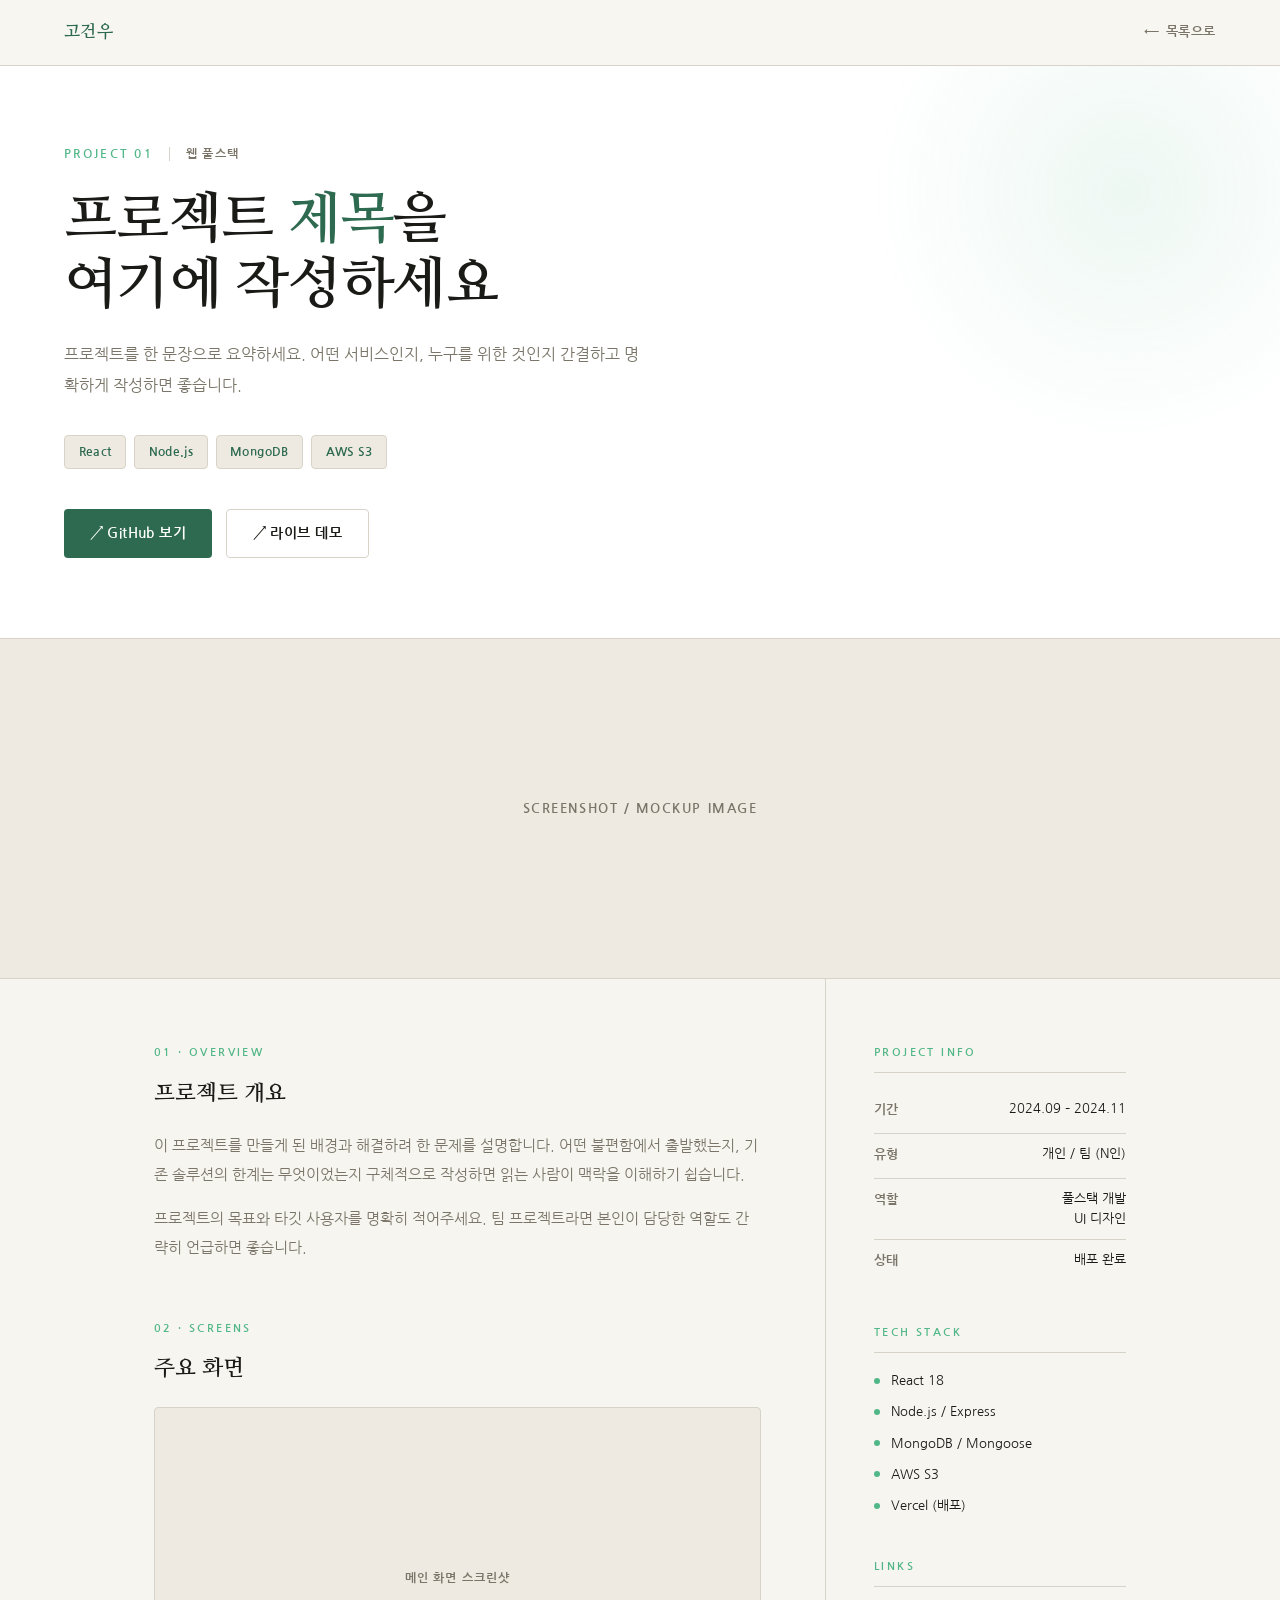
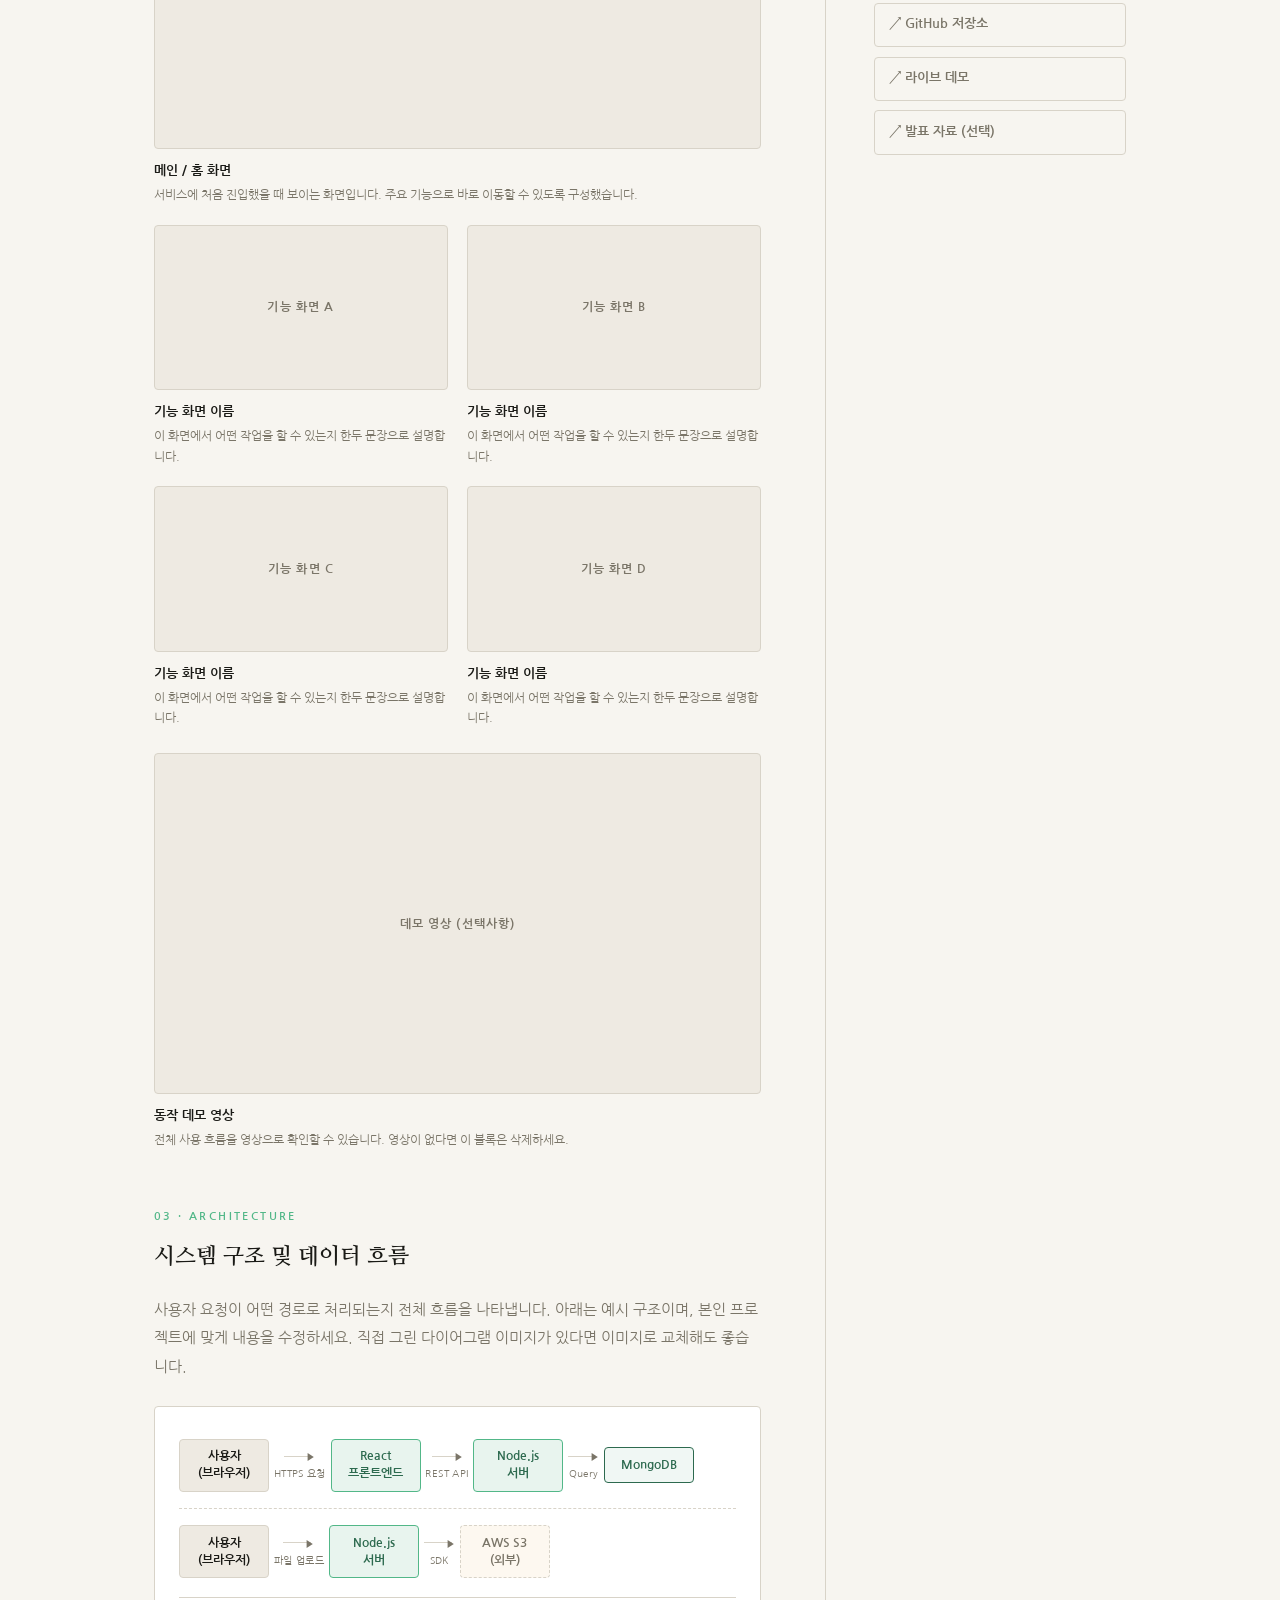
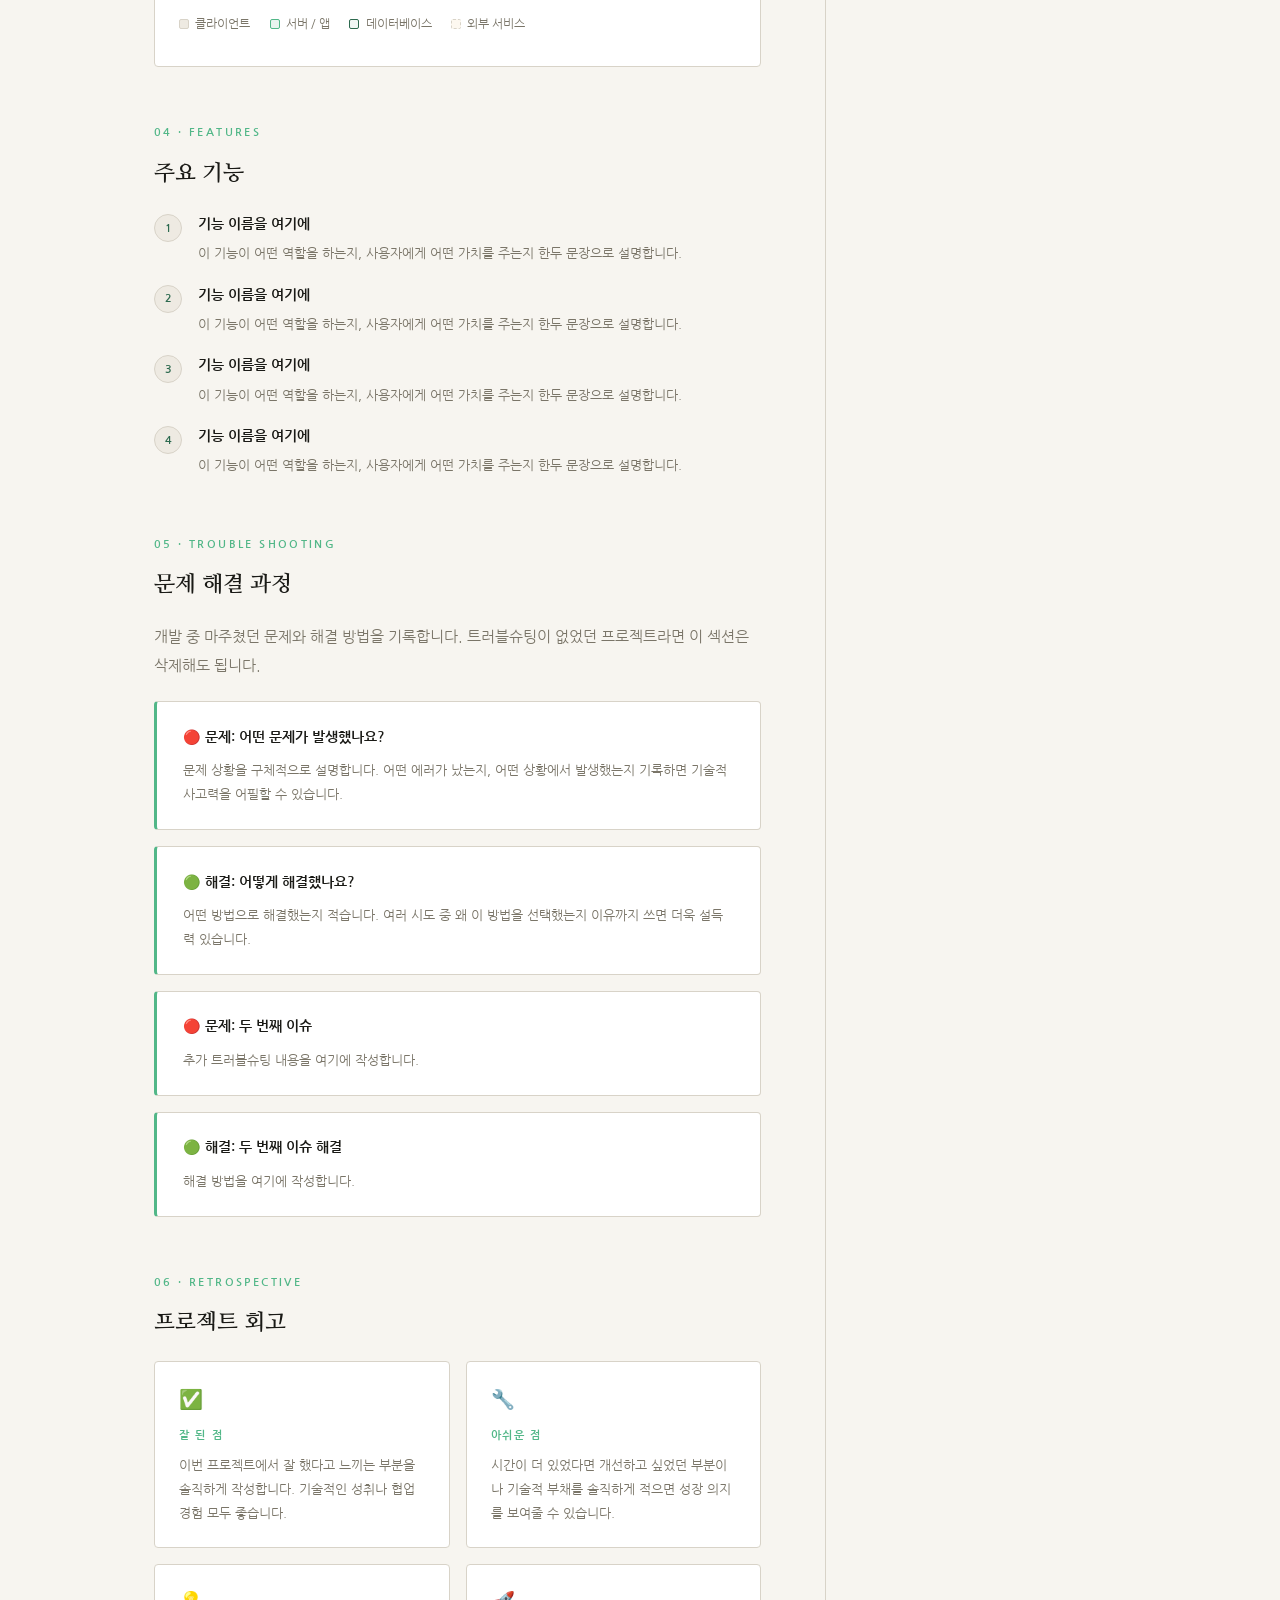
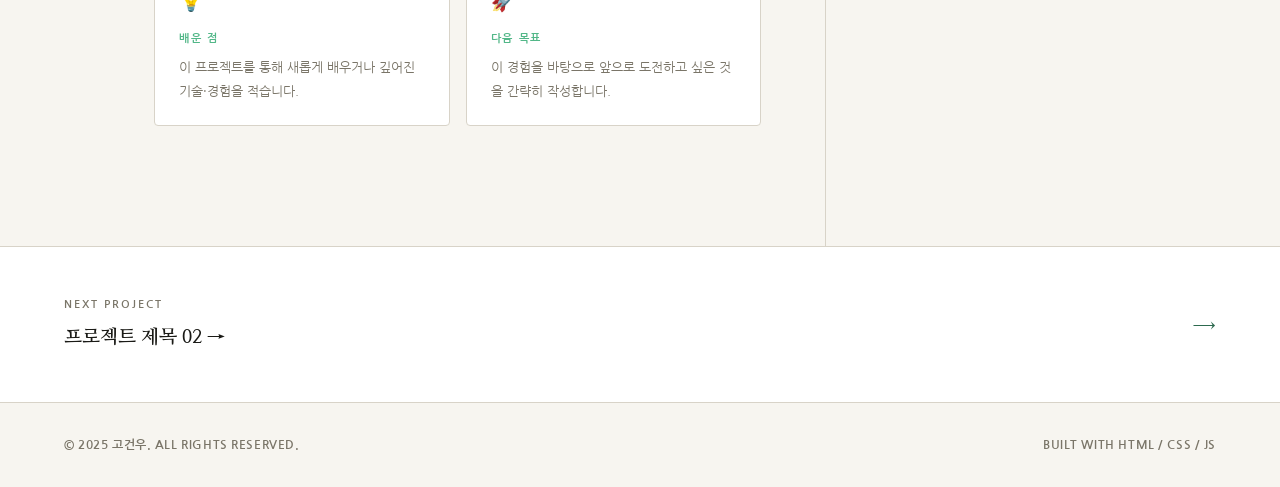
==== projects/project1.html @ 29e1b1ee "feat: 포트폴리오 사이트 초기 틀 세팅 - index.html: 메인 페이지 구조 (hero, about, projects, contact) - style.css: 공통 스타일" ====
<!DOCTYPE html>
<html lang="ko">
<head>
  <meta charset="UTF-8" />
  <meta name="viewport" content="width=device-width, initial-scale=1.0" />
  <title>프로젝트 제목 01 | 고건우</title>
  <link rel="preconnect" href="https://fonts.googleapis.com" />
  <link rel="preconnect" href="https://fonts.gstatic.com" crossorigin />
  <link href="https://fonts.googleapis.com/css2?family=Nanum+Gothic:wght@400;700;800&family=Nanum+Myeongjo:wght@400;700&display=swap" rel="stylesheet" />
  <link rel="stylesheet" href="../style.css" />
  <link rel="stylesheet" href="project.css" />
</head>
<body>

  <!-- NAV -->
  <nav>
    <a href="../index.html" class="nav-logo">고건우</a>
    <a href="../index.html#projects" class="nav-back">목록으로</a>
  </nav>

  <!-- HERO -->
  <section class="detail-hero">
    <div class="hero-meta fadeup">
      <span class="hero-num">PROJECT 01</span>
      <span class="hero-divider"></span>
      <span class="hero-category">웹 풀스택</span>
    </div>
    <h1 class="detail-title fadeup delay-1">
      프로젝트 <span>제목</span>을<br>여기에 작성하세요
    </h1>
    <p class="detail-summary fadeup delay-2">
      프로젝트를 한 문장으로 요약하세요. 어떤 서비스인지, 누구를 위한 것인지
      간결하고 명확하게 작성하면 좋습니다.
    </p>
    <div class="detail-tags fadeup delay-2">
      <span class="detail-tag">React</span>
      <span class="detail-tag">Node.js</span>
      <span class="detail-tag">MongoDB</span>
      <span class="detail-tag">AWS S3</span>
    </div>
    <div class="detail-links fadeup delay-3">
      <a href="https://github.com/username/project1" class="btn btn-primary" target="_blank">↗ GitHub 보기</a>
      <a href="https://project1-demo.vercel.app" class="btn btn-outline" target="_blank">↗ 라이브 데모</a>
    </div>
  </section>

  <!-- 대표 썸네일 -->
  <div class="thumb-wrap">
    <!-- 이미지 사용 시: -->
    <!-- <img src="../assets/images/project1/thumb.png" alt="프로젝트 1 대표 이미지"> -->
    <p class="thumb-placeholder">SCREENSHOT / MOCKUP IMAGE</p>
  </div>

  <!-- BODY -->
  <div class="detail-body">

    <!-- 메인 콘텐츠 -->
    <main class="detail-main">

      <!-- 01 · 프로젝트 개요 -->
      <div class="content-section">
        <p class="content-label">01 · OVERVIEW</p>
        <h2 class="content-title">프로젝트 개요</h2>
        <p class="content-text">
          이 프로젝트를 만들게 된 배경과 해결하려 한 문제를 설명합니다.
          어떤 불편함에서 출발했는지, 기존 솔루션의 한계는 무엇이었는지
          구체적으로 작성하면 읽는 사람이 맥락을 이해하기 쉽습니다.
        </p>
        <p class="content-text">
          프로젝트의 목표와 타깃 사용자를 명확히 적어주세요.
          팀 프로젝트라면 본인이 담당한 역할도 간략히 언급하면 좋습니다.
        </p>
      </div>

      <!-- 02 · 화면 스크린샷 -->
      <div class="content-section">
        <p class="content-label">02 · SCREENS</p>
        <h2 class="content-title">주요 화면</h2>
        <div class="gallery-grid">

          <!-- 대표 화면 - 전체 너비 -->
          <div class="gallery-item full">
            <div class="gallery-img">
              <!-- <img src="../assets/images/project1/main.png" alt="메인 화면"> -->
              메인 화면 스크린샷
            </div>
            <div class="gallery-caption">
              <strong>메인 / 홈 화면</strong>
              서비스에 처음 진입했을 때 보이는 화면입니다. 주요 기능으로 바로 이동할 수 있도록 구성했습니다.
            </div>
          </div>

          <!-- 2단 그리드 화면들 -->
          <div class="gallery-item">
            <div class="gallery-img">
              <!-- <img src="../assets/images/project1/screen2.png" alt="기능 화면 A"> -->
              기능 화면 A
            </div>
            <div class="gallery-caption">
              <strong>기능 화면 이름</strong>
              이 화면에서 어떤 작업을 할 수 있는지 한두 문장으로 설명합니다.
            </div>
          </div>

          <div class="gallery-item">
            <div class="gallery-img">
              <!-- <img src="../assets/images/project1/screen3.png" alt="기능 화면 B"> -->
              기능 화면 B
            </div>
            <div class="gallery-caption">
              <strong>기능 화면 이름</strong>
              이 화면에서 어떤 작업을 할 수 있는지 한두 문장으로 설명합니다.
            </div>
          </div>

          <div class="gallery-item">
            <div class="gallery-img">
              <!-- <img src="../assets/images/project1/screen4.png" alt="기능 화면 C"> -->
              기능 화면 C
            </div>
            <div class="gallery-caption">
              <strong>기능 화면 이름</strong>
              이 화면에서 어떤 작업을 할 수 있는지 한두 문장으로 설명합니다.
            </div>
          </div>

          <div class="gallery-item">
            <div class="gallery-img">
              <!-- <img src="../assets/images/project1/screen5.png" alt="기능 화면 D"> -->
              기능 화면 D
            </div>
            <div class="gallery-caption">
              <strong>기능 화면 이름</strong>
              이 화면에서 어떤 작업을 할 수 있는지 한두 문장으로 설명합니다.
            </div>
          </div>

        </div>

        <!-- 데모 영상 -->
        <div class="video-wrap">
          <div class="gallery-img">
            <!--
              로컬 영상 파일 사용 시:
              <video src="../assets/videos/project1/demo.mp4" controls></video>

              유튜브 / Loom 링크 사용 시:
              <iframe src="https://www.youtube.com/embed/VIDEO_ID" frameborder="0" allowfullscreen></iframe>
            -->
            데모 영상 (선택사항)
          </div>
          <div class="gallery-caption">
            <strong>동작 데모 영상</strong>
            전체 사용 흐름을 영상으로 확인할 수 있습니다. 영상이 없다면 이 블록은 삭제하세요.
          </div>
        </div>
      </div>

      <!-- 03 · 아키텍처 / 데이터 흐름 -->
      <div class="content-section">
        <p class="content-label">03 · ARCHITECTURE</p>
        <h2 class="content-title">시스템 구조 및 데이터 흐름</h2>
        <p class="content-text" style="margin-bottom: 1.5rem;">
          사용자 요청이 어떤 경로로 처리되는지 전체 흐름을 나타냅니다.
          아래는 예시 구조이며, 본인 프로젝트에 맞게 내용을 수정하세요.
          직접 그린 다이어그램 이미지가 있다면 이미지로 교체해도 좋습니다.
        </p>

        <!-- 이미지로 교체하는 경우: -->
        <!--
        <div class="gallery-img" style="aspect-ratio: auto; min-height: 260px; border-radius: 4px; margin-bottom: 1.5rem;">
          <img src="../assets/images/project1/architecture.png" alt="아키텍처 다이어그램">
        </div>
        -->

        <!-- HTML 플로우 다이어그램 (이미지가 없을 때) -->
        <div class="flow-wrap">
          <div class="flow-row">
            <div class="flow-node client">사용자<br>(브라우저)</div>
            <div class="flow-arrow">
              <div style="display:flex; align-items:center;">
                <div class="flow-arrow-line"></div>
                <div class="flow-arrow-head">▶</div>
              </div>
              <div class="flow-arrow-label">HTTPS 요청</div>
            </div>
            <div class="flow-node server">React<br>프론트엔드</div>
            <div class="flow-arrow">
              <div style="display:flex; align-items:center;">
                <div class="flow-arrow-line"></div>
                <div class="flow-arrow-head">▶</div>
              </div>
              <div class="flow-arrow-label">REST API</div>
            </div>
            <div class="flow-node server">Node.js<br>서버</div>
            <div class="flow-arrow">
              <div style="display:flex; align-items:center;">
                <div class="flow-arrow-line"></div>
                <div class="flow-arrow-head">▶</div>
              </div>
              <div class="flow-arrow-label">Query</div>
            </div>
            <div class="flow-node db">MongoDB</div>
          </div>

          <hr class="flow-divider">

          <div class="flow-row">
            <div class="flow-node client">사용자<br>(브라우저)</div>
            <div class="flow-arrow">
              <div style="display:flex; align-items:center;">
                <div class="flow-arrow-line"></div>
                <div class="flow-arrow-head">▶</div>
              </div>
              <div class="flow-arrow-label">파일 업로드</div>
            </div>
            <div class="flow-node server">Node.js<br>서버</div>
            <div class="flow-arrow">
              <div style="display:flex; align-items:center;">
                <div class="flow-arrow-line"></div>
                <div class="flow-arrow-head">▶</div>
              </div>
              <div class="flow-arrow-label">SDK</div>
            </div>
            <div class="flow-node ext">AWS S3<br>(외부)</div>
          </div>

          <div class="flow-legend">
            <div class="legend-item">
              <div class="legend-dot" style="background: var(--surface); border: 1.5px solid var(--border);"></div>
              클라이언트
            </div>
            <div class="legend-item">
              <div class="legend-dot" style="background: #e8f4ee; border: 1.5px solid var(--accent2);"></div>
              서버 / 앱
            </div>
            <div class="legend-item">
              <div class="legend-dot" style="background: #f0f7f4; border: 1.5px solid var(--accent);"></div>
              데이터베이스
            </div>
            <div class="legend-item">
              <div class="legend-dot" style="background: #fdf8f0; border: 1.5px dashed var(--border);"></div>
              외부 서비스
            </div>
          </div>
        </div>
      </div>

      <!-- 04 · 주요 기능 -->
      <div class="content-section">
        <p class="content-label">04 · FEATURES</p>
        <h2 class="content-title">주요 기능</h2>
        <div class="feature-list">
          <div class="feature-item">
            <div class="feature-num">1</div>
            <div class="feature-text">
              <strong>기능 이름을 여기에</strong>
              <span>이 기능이 어떤 역할을 하는지, 사용자에게 어떤 가치를 주는지 한두 문장으로 설명합니다.</span>
            </div>
          </div>
          <div class="feature-item">
            <div class="feature-num">2</div>
            <div class="feature-text">
              <strong>기능 이름을 여기에</strong>
              <span>이 기능이 어떤 역할을 하는지, 사용자에게 어떤 가치를 주는지 한두 문장으로 설명합니다.</span>
            </div>
          </div>
          <div class="feature-item">
            <div class="feature-num">3</div>
            <div class="feature-text">
              <strong>기능 이름을 여기에</strong>
              <span>이 기능이 어떤 역할을 하는지, 사용자에게 어떤 가치를 주는지 한두 문장으로 설명합니다.</span>
            </div>
          </div>
          <div class="feature-item">
            <div class="feature-num">4</div>
            <div class="feature-text">
              <strong>기능 이름을 여기에</strong>
              <span>이 기능이 어떤 역할을 하는지, 사용자에게 어떤 가치를 주는지 한두 문장으로 설명합니다.</span>
            </div>
          </div>
        </div>
      </div>

      <!-- 05 · 트러블슈팅 -->
      <div class="content-section">
        <p class="content-label">05 · TROUBLE SHOOTING</p>
        <h2 class="content-title">문제 해결 과정</h2>
        <p class="content-text" style="margin-bottom: 1.3rem;">
          개발 중 마주쳤던 문제와 해결 방법을 기록합니다.
          트러블슈팅이 없었던 프로젝트라면 이 섹션은 삭제해도 됩니다.
        </p>
        <div class="trouble-card">
          <p class="trouble-q">🔴 문제: 어떤 문제가 발생했나요?</p>
          <p class="trouble-a">
            문제 상황을 구체적으로 설명합니다. 어떤 에러가 났는지,
            어떤 상황에서 발생했는지 기록하면 기술적 사고력을 어필할 수 있습니다.
          </p>
        </div>
        <div class="trouble-card">
          <p class="trouble-q">🟢 해결: 어떻게 해결했나요?</p>
          <p class="trouble-a">
            어떤 방법으로 해결했는지 적습니다. 여러 시도 중 왜 이 방법을
            선택했는지 이유까지 쓰면 더욱 설득력 있습니다.
          </p>
        </div>
        <div class="trouble-card">
          <p class="trouble-q">🔴 문제: 두 번째 이슈</p>
          <p class="trouble-a">추가 트러블슈팅 내용을 여기에 작성합니다.</p>
        </div>
        <div class="trouble-card">
          <p class="trouble-q">🟢 해결: 두 번째 이슈 해결</p>
          <p class="trouble-a">해결 방법을 여기에 작성합니다.</p>
        </div>
      </div>

      <!-- 06 · 회고 -->
      <div class="content-section">
        <p class="content-label">06 · RETROSPECTIVE</p>
        <h2 class="content-title">프로젝트 회고</h2>
        <div class="retro-grid">
          <div class="retro-card">
            <div class="retro-icon">✅</div>
            <div class="retro-label">잘 된 점</div>
            <p class="retro-text">
              이번 프로젝트에서 잘 했다고 느끼는 부분을 솔직하게 작성합니다.
              기술적인 성취나 협업 경험 모두 좋습니다.
            </p>
          </div>
          <div class="retro-card">
            <div class="retro-icon">🔧</div>
            <div class="retro-label">아쉬운 점</div>
            <p class="retro-text">
              시간이 더 있었다면 개선하고 싶었던 부분이나
              기술적 부채를 솔직하게 적으면 성장 의지를 보여줄 수 있습니다.
            </p>
          </div>
          <div class="retro-card">
            <div class="retro-icon">💡</div>
            <div class="retro-label">배운 점</div>
            <p class="retro-text">
              이 프로젝트를 통해 새롭게 배우거나 깊어진 기술·경험을 적습니다.
            </p>
          </div>
          <div class="retro-card">
            <div class="retro-icon">🚀</div>
            <div class="retro-label">다음 목표</div>
            <p class="retro-text">
              이 경험을 바탕으로 앞으로 도전하고 싶은 것을 간략히 작성합니다.
            </p>
          </div>
        </div>
      </div>

    </main>

    <!-- 사이드바 -->
    <aside class="detail-sidebar">

      <div class="sidebar-section">
        <p class="sidebar-label">PROJECT INFO</p>
        <div class="info-row">
          <span class="info-key">기간</span>
          <span class="info-val">2024.09 – 2024.11</span>
        </div>
        <div class="info-row">
          <span class="info-key">유형</span>
          <span class="info-val">개인 / 팀 (N인)</span>
        </div>
        <div class="info-row">
          <span class="info-key">역할</span>
          <span class="info-val">풀스택 개발<br>UI 디자인</span>
        </div>
        <div class="info-row">
          <span class="info-key">상태</span>
          <span class="info-val">배포 완료</span>
        </div>
      </div>

      <div class="sidebar-section">
        <p class="sidebar-label">TECH STACK</p>
        <div class="stack-list">
          <div class="stack-item"><span class="stack-dot"></span>React 18</div>
          <div class="stack-item"><span class="stack-dot"></span>Node.js / Express</div>
          <div class="stack-item"><span class="stack-dot"></span>MongoDB / Mongoose</div>
          <div class="stack-item"><span class="stack-dot"></span>AWS S3</div>
          <div class="stack-item"><span class="stack-dot"></span>Vercel (배포)</div>
        </div>
      </div>

      <div class="sidebar-section">
        <p class="sidebar-label">LINKS</p>
        <div class="sidebar-links">
          <a href="https://github.com/username/project1" class="sidebar-link" target="_blank">↗ GitHub 저장소</a>
          <a href="https://project1-demo.vercel.app" class="sidebar-link" target="_blank">↗ 라이브 데모</a>
          <a href="#" class="sidebar-link">↗ 발표 자료 (선택)</a>
        </div>
      </div>

    </aside>
  </div>

  <!-- 다음 프로젝트 -->
  <div class="next-section">
    <div class="next-inner">
      <div>
        <p class="next-label">NEXT PROJECT</p>
        <a href="project2.html" class="next-title">프로젝트 제목 02 →</a>
      </div>
      <a href="project2.html" class="next-arrow">→</a>
    </div>
  </div>

  <!-- FOOTER -->
  <footer>
    <p>© 2025 고건우. ALL RIGHTS RESERVED.</p>
    <p>BUILT WITH HTML / CSS / JS</p>
  </footer>

  <script src="project.js"></script>
</body>
</html>
---- style.css ----
*, *::before, *::after { box-sizing: border-box; margin: 0; padding: 0; }

:root {
  --bg:      #f7f5f0;
  --bg2:     #ffffff;
  --surface: #eeeae2;
  --border:  #d8d3c8;
  --accent:  #2d6a4f;
  --accent2: #52b788;
  --text:    #1a1a16;
  --muted:   #7a7568;
  --font-display: 'Nanum Myeongjo', serif;
  --font-body:    'Nanum Gothic', sans-serif;
}

html { scroll-behavior: smooth; }

body {
  background: var(--bg);
  color: var(--text);
  font-family: var(--font-body);
  font-size: 15px;
  line-height: 1.75;
  overflow-x: hidden;
}

/* NAV */
nav {
  position: fixed;
  top: 0; left: 0; right: 0;
  z-index: 100;
  display: flex;
  justify-content: space-between;
  align-items: center;
  padding: 1.1rem 5vw;
  background: rgba(247,245,240,0.9);
  backdrop-filter: blur(10px);
  border-bottom: 1px solid var(--border);
}

.nav-logo {
  font-family: var(--font-display);
  font-size: 1.05rem;
  font-weight: 700;
  color: var(--accent);
  text-decoration: none;
  letter-spacing: 0.02em;
}

.nav-links { display: flex; gap: 2rem; list-style: none; }
.nav-links a {
  color: var(--muted);
  text-decoration: none;
  font-size: 0.85rem;
  font-weight: 700;
  letter-spacing: 0.04em;
  transition: color 0.2s;
}
.nav-links a:hover,
.nav-links a.active { color: var(--accent); }

/* HERO */
#hero {
  min-height: 100vh;
  display: flex;
  flex-direction: column;
  justify-content: center;
  padding: 9rem 5vw 6rem;
  position: relative;
  overflow: hidden;
}

#hero::after {
  content: '';
  position: absolute;
  bottom: -5%;
  right: -5%;
  width: 50vw;
  height: 50vw;
  border-radius: 50%;
  background: radial-gradient(circle, rgba(82,183,136,0.12) 0%, transparent 70%);
  pointer-events: none;
}

.hero-label {
  font-family: var(--font-body);
  font-size: 0.78rem;
  font-weight: 700;
  color: var(--accent2);
  letter-spacing: 0.2em;
  margin-bottom: 1.2rem;
}

.hero-name {
  font-family: var(--font-display);
  font-size: clamp(3rem, 8vw, 6rem);
  font-weight: 700;
  line-height: 1.1;
  letter-spacing: -0.01em;
  margin-bottom: 1.4rem;
}

.hero-name span {
  color: var(--accent);
  border-bottom: 4px solid var(--accent2);
}

.hero-desc {
  font-size: 1rem;
  color: var(--muted);
  max-width: 460px;
  margin-bottom: 2.5rem;
  line-height: 1.9;
}

.hero-cta { display: flex; gap: 1rem; flex-wrap: wrap; }

.btn {
  display: inline-flex;
  align-items: center;
  gap: 0.4rem;
  padding: 0.75rem 1.6rem;
  border-radius: 4px;
  font-family: var(--font-body);
  font-size: 0.85rem;
  font-weight: 700;
  letter-spacing: 0.03em;
  text-decoration: none;
  transition: all 0.2s;
  cursor: pointer;
  border: none;
}

.btn-primary { background: var(--accent); color: #fff; }
.btn-primary:hover { background: #235c42; }

.btn-outline {
  background: transparent;
  color: var(--text);
  border: 1.5px solid var(--border);
}
.btn-outline:hover { border-color: var(--accent); color: var(--accent); }

.scroll-hint {
  position: absolute;
  bottom: 2.5rem;
  left: 5vw;
  font-size: 0.72rem;
  font-weight: 700;
  color: var(--muted);
  letter-spacing: 0.18em;
  display: flex;
  align-items: center;
  gap: 0.8rem;
}
.scroll-hint::after {
  content: '';
  display: block;
  width: 36px;
  height: 1px;
  background: var(--border);
}

/* SECTIONS */
section { padding: 6rem 5vw; }

.section-label {
  font-size: 0.72rem;
  font-weight: 700;
  color: var(--accent2);
  letter-spacing: 0.22em;
  margin-bottom: 0.5rem;
}

.section-title {
  font-family: var(--font-display);
  font-size: clamp(1.7rem, 4vw, 2.5rem);
  font-weight: 700;
  letter-spacing: -0.01em;
  margin-bottom: 3rem;
  color: var(--text);
}

/* ABOUT */
#about { background: var(--bg2); }

.about-grid {
  display: grid;
  grid-template-columns: 3fr 2fr;
  gap: 4rem;
  align-items: start;
}

.about-text p { color: var(--muted); margin-bottom: 1.2rem; font-size: 0.95rem; }

.skills-list {
  display: flex;
  flex-wrap: wrap;
  gap: 0.5rem;
  margin-top: 1.8rem;
}

.skill-tag {
  padding: 0.35rem 0.9rem;
  background: var(--surface);
  border: 1px solid var(--border);
  font-size: 0.75rem;
  font-weight: 700;
  color: var(--accent);
  letter-spacing: 0.03em;
  border-radius: 4px;
}

.interest-list {
  display: flex;
  flex-direction: column;
  gap: 1rem;
}

.interest-card {
  background: var(--bg);
  border: 1px solid var(--border);
  border-left: 3px solid var(--accent2);
  padding: 1.1rem 1.3rem;
  border-radius: 4px;
}

.interest-title {
  font-weight: 700;
  font-size: 0.9rem;
  color: var(--text);
  margin-bottom: 0.2rem;
}

.interest-desc {
  font-size: 0.8rem;
  color: var(--muted);
}

/* PROJECTS */
#projects { background: var(--bg); }

.projects-grid {
  display: grid;
  grid-template-columns: repeat(auto-fill, minmax(300px, 1fr));
  gap: 1.5rem;
}

.project-card {
  background: var(--bg2);
  border: 1px solid var(--border);
  border-radius: 6px;
  overflow: hidden;
  text-decoration: none;
  color: inherit;
  display: flex;
  flex-direction: column;
  opacity: 0;
  transform: translateY(24px);
  transition: opacity 0.55s ease, transform 0.55s ease, border-color 0.25s, box-shadow 0.25s;
}

.project-card.visible {
  opacity: 1;
  transform: translateY(0);
}

.project-card.visible:hover {
  border-color: var(--accent);
  transform: translateY(-4px);
  box-shadow: 0 8px 24px rgba(45,106,79,0.1);
}

.project-thumb {
  width: 100%;
  aspect-ratio: 16/9;
  background: var(--surface);
  display: flex;
  align-items: center;
  justify-content: center;
  font-size: 0.72rem;
  font-weight: 700;
  color: var(--muted);
  letter-spacing: 0.08em;
  border-bottom: 1px solid var(--border);
  overflow: hidden;
  position: relative;
}

.project-thumb img { width: 100%; height: 100%; object-fit: cover; }

.project-num {
  position: absolute;
  top: 0.9rem;
  left: 0.9rem;
  font-size: 0.65rem;
  font-weight: 700;
  color: var(--accent);
  background: rgba(247,245,240,0.88);
  padding: 0.18rem 0.5rem;
  border-radius: 3px;
  letter-spacing: 0.05em;
}

.project-body { padding: 1.6rem 1.8rem; flex: 1; display: flex; flex-direction: column; }

.project-tags {
  display: flex;
  flex-wrap: wrap;
  gap: 0.45rem;
  margin-bottom: 1rem;
}

.project-tag {
  font-size: 0.65rem;
  font-weight: 700;
  padding: 0.3rem 0.7rem;
  background: var(--surface);
  border: 1px solid var(--border);
  color: var(--muted);
  letter-spacing: 0.04em;
  border-radius: 3px;
}

.project-title {
  font-family: var(--font-display);
  font-size: 1.05rem;
  font-weight: 700;
  margin-bottom: 0.75rem;
  line-height: 1.4;
  color: var(--text);
}

.project-desc {
  font-size: 0.85rem;
  color: var(--muted);
  line-height: 1.85;
  flex: 1;
}

.project-links {
  display: flex;
  gap: 1rem;
  margin-top: 1.4rem;
  padding-top: 1.1rem;
  border-top: 1px solid var(--border);
}

.project-link {
  font-size: 0.72rem;
  font-weight: 700;
  color: var(--muted);
  text-decoration: none;
  letter-spacing: 0.04em;
  transition: color 0.2s;
}
.project-link:hover { color: var(--accent); }

/* CONTACT */
#contact { background: var(--bg2); }

.contact-inner { max-width: 540px; }
.contact-inner p { color: var(--muted); margin-bottom: 2rem; font-size: 0.95rem; }
.contact-links { display: flex; gap: 1rem; flex-wrap: wrap; }

/* FOOTER */
footer {
  padding: 2rem 5vw;
  border-top: 1px solid var(--border);
  display: flex;
  justify-content: space-between;
  align-items: center;
  background: var(--bg);
}

footer p {
  font-size: 0.72rem;
  font-weight: 700;
  color: var(--muted);
  letter-spacing: 0.05em;
}

/* ANIMATIONS */
@keyframes fadeUp {
  from { opacity: 0; transform: translateY(20px); }
  to   { opacity: 1; transform: translateY(0); }
}
.fadeup { animation: fadeUp 0.65s ease both; }
.delay-1 { animation-delay: 0.12s; }
.delay-2 { animation-delay: 0.24s; }
.delay-3 { animation-delay: 0.36s; }
.delay-4 { animation-delay: 0.5s; }

/* RESPONSIVE */
@media (max-width: 768px) {
  .about-grid { grid-template-columns: 1fr; gap: 2.5rem; }
  nav { padding: 1rem 5vw; }
  .nav-links { gap: 1.2rem; }
}
---- projects/project.css ----
/* ── NAV (상세 페이지 전용) ── */
.nav-back {
  display: flex;
  align-items: center;
  gap: 0.4rem;
  font-size: 0.82rem;
  font-weight: 700;
  color: var(--muted);
  text-decoration: none;
  letter-spacing: 0.04em;
  transition: color 0.2s;
}
.nav-back:hover { color: var(--accent); }
.nav-back::before { content: '←'; font-size: 1rem; }

/* ── HERO ── */
.detail-hero {
  padding: 9rem 5vw 5rem;
  border-bottom: 1px solid var(--border);
  background: var(--bg2);
  position: relative;
  overflow: hidden;
}

.detail-hero::after {
  content: '';
  position: absolute;
  top: -10%;
  right: -8%;
  width: 40vw;
  height: 40vw;
  border-radius: 50%;
  background: radial-gradient(circle, rgba(82,183,136,0.1) 0%, transparent 70%);
  pointer-events: none;
}

.hero-meta {
  display: flex;
  align-items: center;
  gap: 1rem;
  margin-bottom: 1.5rem;
  flex-wrap: wrap;
}

.hero-num {
  font-size: 0.72rem;
  font-weight: 700;
  color: var(--accent2);
  letter-spacing: 0.2em;
}

.hero-divider {
  width: 1px;
  height: 14px;
  background: var(--border);
}

.hero-category {
  font-size: 0.72rem;
  font-weight: 700;
  color: var(--muted);
  letter-spacing: 0.1em;
}

.detail-title {
  font-family: var(--font-display);
  font-size: clamp(2rem, 5vw, 3.5rem);
  font-weight: 700;
  line-height: 1.15;
  letter-spacing: -0.01em;
  margin-bottom: 1.4rem;
  max-width: 700px;
}

.detail-title span { color: var(--accent); }

.detail-summary {
  font-size: 1rem;
  color: var(--muted);
  max-width: 580px;
  line-height: 1.9;
  margin-bottom: 2.2rem;
}

.detail-tags {
  display: flex;
  flex-wrap: wrap;
  gap: 0.5rem;
  margin-bottom: 2.5rem;
}

.detail-tag {
  padding: 0.35rem 0.85rem;
  background: var(--surface);
  border: 1px solid var(--border);
  font-size: 0.72rem;
  font-weight: 700;
  color: var(--accent);
  border-radius: 4px;
  letter-spacing: 0.03em;
}

.detail-links {
  display: flex;
  gap: 0.9rem;
  flex-wrap: wrap;
}

/* ── THUMBNAIL ── */
.thumb-wrap {
  background: var(--surface);
  border-bottom: 1px solid var(--border);
  display: flex;
  align-items: center;
  justify-content: center;
  min-height: 340px;
  overflow: hidden;
}

.thumb-wrap img {
  width: 100%;
  max-height: 520px;
  object-fit: cover;
  display: block;
}

.thumb-placeholder {
  font-size: 0.8rem;
  font-weight: 700;
  color: var(--muted);
  letter-spacing: 0.12em;
}

/* ── BODY LAYOUT ── */
.detail-body {
  display: grid;
  grid-template-columns: 1fr 300px;
  gap: 0;
  max-width: 1100px;
  margin: 0 auto;
  padding: 0 5vw;
}

/* ── MAIN CONTENT ── */
.detail-main {
  padding: 4rem 4rem 4rem 0;
  border-right: 1px solid var(--border);
}

.content-section {
  margin-bottom: 3.5rem;
  opacity: 0;
  transform: translateY(18px);
  transition: opacity 0.55s ease, transform 0.55s ease;
}

.content-section.visible {
  opacity: 1;
  transform: translateY(0);
}

.content-label {
  font-size: 0.68rem;
  font-weight: 700;
  color: var(--accent2);
  letter-spacing: 0.22em;
  margin-bottom: 0.7rem;
}

.content-title {
  font-family: var(--font-display);
  font-size: 1.4rem;
  font-weight: 700;
  margin-bottom: 1.2rem;
  color: var(--text);
}

.content-text {
  font-size: 0.92rem;
  color: var(--muted);
  line-height: 1.95;
}

.content-text + .content-text { margin-top: 1rem; }

/* ── GALLERY ── */
.gallery-grid {
  display: grid;
  grid-template-columns: 1fr 1fr;
  gap: 1.2rem;
}

.gallery-item { display: flex; flex-direction: column; gap: 0.7rem; }

.gallery-item.full { grid-column: 1 / -1; }

.gallery-img {
  width: 100%;
  aspect-ratio: 16/9;
  background: var(--surface);
  border: 1px solid var(--border);
  border-radius: 4px;
  display: flex;
  align-items: center;
  justify-content: center;
  overflow: hidden;
  font-size: 0.72rem;
  font-weight: 700;
  color: var(--muted);
  letter-spacing: 0.1em;
}

.gallery-img img,
.gallery-img video {
  width: 100%;
  height: 100%;
  object-fit: cover;
  display: block;
}

.gallery-caption {
  font-size: 0.78rem;
  color: var(--muted);
  line-height: 1.65;
}

.gallery-caption strong {
  display: block;
  font-size: 0.82rem;
  font-weight: 700;
  color: var(--text);
  margin-bottom: 0.2rem;
}

/* 데모 영상 래퍼 */
.video-wrap {
  margin-top: 1.5rem;
}

.video-wrap .gallery-img {
  aspect-ratio: 16/9;
  border-radius: 4px;
}

.video-wrap .gallery-caption {
  margin-top: 0.7rem;
}

/* ── FEATURE LIST ── */
.feature-list {
  display: flex;
  flex-direction: column;
  gap: 1rem;
  margin-top: 0.5rem;
}

.feature-item {
  display: flex;
  gap: 1rem;
  align-items: flex-start;
}

.feature-num {
  flex-shrink: 0;
  width: 28px;
  height: 28px;
  border-radius: 50%;
  background: var(--surface);
  border: 1px solid var(--border);
  display: flex;
  align-items: center;
  justify-content: center;
  font-size: 0.68rem;
  font-weight: 700;
  color: var(--accent);
  margin-top: 2px;
}

.feature-text strong {
  display: block;
  font-size: 0.9rem;
  font-weight: 700;
  color: var(--text);
  margin-bottom: 0.2rem;
}

.feature-text span {
  font-size: 0.83rem;
  color: var(--muted);
  line-height: 1.75;
}

/* ── TROUBLE SHOOTING ── */
.trouble-card {
  background: var(--bg2);
  border: 1px solid var(--border);
  border-left: 3px solid var(--accent2);
  border-radius: 4px;
  padding: 1.4rem 1.6rem;
  margin-bottom: 1rem;
}

.trouble-q {
  font-size: 0.88rem;
  font-weight: 700;
  color: var(--text);
  margin-bottom: 0.6rem;
}

.trouble-a {
  font-size: 0.83rem;
  color: var(--muted);
  line-height: 1.8;
}

/* ── RETROSPECTIVE ── */
.retro-grid {
  display: grid;
  grid-template-columns: 1fr 1fr;
  gap: 1rem;
}

.retro-card {
  background: var(--bg2);
  border: 1px solid var(--border);
  border-radius: 4px;
  padding: 1.3rem 1.5rem;
}

.retro-icon {
  font-size: 1.2rem;
  margin-bottom: 0.6rem;
}

.retro-label {
  font-size: 0.7rem;
  font-weight: 700;
  color: var(--accent2);
  letter-spacing: 0.15em;
  margin-bottom: 0.5rem;
}

.retro-text {
  font-size: 0.83rem;
  color: var(--muted);
  line-height: 1.8;
}

/* ── SIDEBAR ── */
.detail-sidebar {
  padding: 4rem 0 4rem 3rem;
}

.sidebar-section {
  margin-bottom: 2.5rem;
}

.sidebar-label {
  font-size: 0.68rem;
  font-weight: 700;
  color: var(--accent2);
  letter-spacing: 0.22em;
  margin-bottom: 1rem;
  padding-bottom: 0.6rem;
  border-bottom: 1px solid var(--border);
}

.info-row {
  display: flex;
  justify-content: space-between;
  align-items: flex-start;
  gap: 1rem;
  padding: 0.65rem 0;
  border-bottom: 1px solid var(--border);
  font-size: 0.82rem;
}

.info-row:last-child { border-bottom: none; }

.info-key {
  color: var(--muted);
  font-weight: 700;
  flex-shrink: 0;
}

.info-val {
  color: var(--text);
  text-align: right;
  line-height: 1.5;
}

.stack-list {
  display: flex;
  flex-direction: column;
  gap: 0.5rem;
}

.stack-item {
  display: flex;
  align-items: center;
  gap: 0.7rem;
  font-size: 0.83rem;
  color: var(--text);
}

.stack-dot {
  width: 6px;
  height: 6px;
  border-radius: 50%;
  background: var(--accent2);
  flex-shrink: 0;
}

.sidebar-links {
  display: flex;
  flex-direction: column;
  gap: 0.6rem;
}

.sidebar-link {
  display: flex;
  align-items: center;
  gap: 0.5rem;
  font-size: 0.82rem;
  font-weight: 700;
  color: var(--muted);
  text-decoration: none;
  padding: 0.6rem 0.9rem;
  border: 1px solid var(--border);
  border-radius: 4px;
  transition: all 0.2s;
}

.sidebar-link:hover { border-color: var(--accent); color: var(--accent); }

/* ── NEXT PROJECT ── */
.next-section {
  border-top: 1px solid var(--border);
  background: var(--bg2);
}

.next-inner {
  display: flex;
  justify-content: space-between;
  align-items: center;
  padding: 3rem 5vw;
  gap: 2rem;
}

.next-label {
  font-size: 0.7rem;
  font-weight: 700;
  color: var(--muted);
  letter-spacing: 0.18em;
  margin-bottom: 0.4rem;
}

.next-title {
  font-family: var(--font-display);
  font-size: 1.2rem;
  font-weight: 700;
  color: var(--text);
  text-decoration: none;
  transition: color 0.2s;
}

.next-title:hover { color: var(--accent); }

.next-arrow {
  font-size: 1.5rem;
  color: var(--accent);
  text-decoration: none;
  flex-shrink: 0;
  transition: transform 0.2s;
}
.next-arrow:hover { transform: translateX(4px); }

/* ── FLOW DIAGRAM ── */
.flow-wrap {
  background: var(--bg2);
  border: 1px solid var(--border);
  border-radius: 4px;
  padding: 2rem 1.5rem;
  overflow-x: auto;
}

.flow-row {
  display: flex;
  align-items: center;
  gap: 0;
  flex-wrap: nowrap;
  margin-bottom: 0;
}

.flow-row + .flow-row { margin-top: 0.6rem; }

.flow-node {
  flex-shrink: 0;
  padding: 0.55rem 1rem;
  border-radius: 4px;
  font-size: 0.78rem;
  font-weight: 700;
  text-align: center;
  line-height: 1.35;
  min-width: 90px;
}

.flow-node.client  { background: var(--surface); border: 1.5px solid var(--border); color: var(--text); }
.flow-node.server  { background: #e8f4ee; border: 1.5px solid var(--accent2); color: var(--accent); }
.flow-node.db      { background: #f0f7f4; border: 1.5px solid var(--accent); color: var(--accent); }
.flow-node.ext     { background: #fdf8f0; border: 1.5px dashed var(--border); color: var(--muted); }

.flow-arrow {
  flex-shrink: 0;
  display: flex;
  flex-direction: column;
  align-items: center;
  gap: 1px;
  padding: 0 0.3rem;
}

.flow-arrow-line {
  width: 28px;
  height: 1.5px;
  background: var(--border);
}

.flow-arrow-label {
  font-size: 0.6rem;
  color: var(--muted);
  white-space: nowrap;
  letter-spacing: 0.04em;
}

.flow-arrow-head {
  font-size: 0.65rem;
  color: var(--muted);
  margin-left: -6px;
}

.flow-divider {
  border: none;
  border-top: 1px dashed var(--border);
  margin: 1rem 0;
}

.flow-legend {
  display: flex;
  gap: 1.2rem;
  flex-wrap: wrap;
  margin-top: 1.2rem;
  padding-top: 1rem;
  border-top: 1px solid var(--border);
}

.legend-item {
  display: flex;
  align-items: center;
  gap: 0.4rem;
  font-size: 0.72rem;
  color: var(--muted);
}

.legend-dot {
  width: 10px;
  height: 10px;
  border-radius: 2px;
  flex-shrink: 0;
}

/* ── RESPONSIVE ── */
@media (max-width: 768px) {
  .detail-body { grid-template-columns: 1fr; padding: 0 5vw; }
  .detail-main { padding: 3rem 0; border-right: none; border-bottom: 1px solid var(--border); }
  .detail-sidebar { padding: 2.5rem 0; }
  .retro-grid { grid-template-columns: 1fr; }
  .gallery-grid { grid-template-columns: 1fr; }
  .gallery-item.full { grid-column: auto; }
  .next-inner { flex-direction: column; align-items: flex-start; }
  .flow-wrap { font-size: 0.72rem; }
}
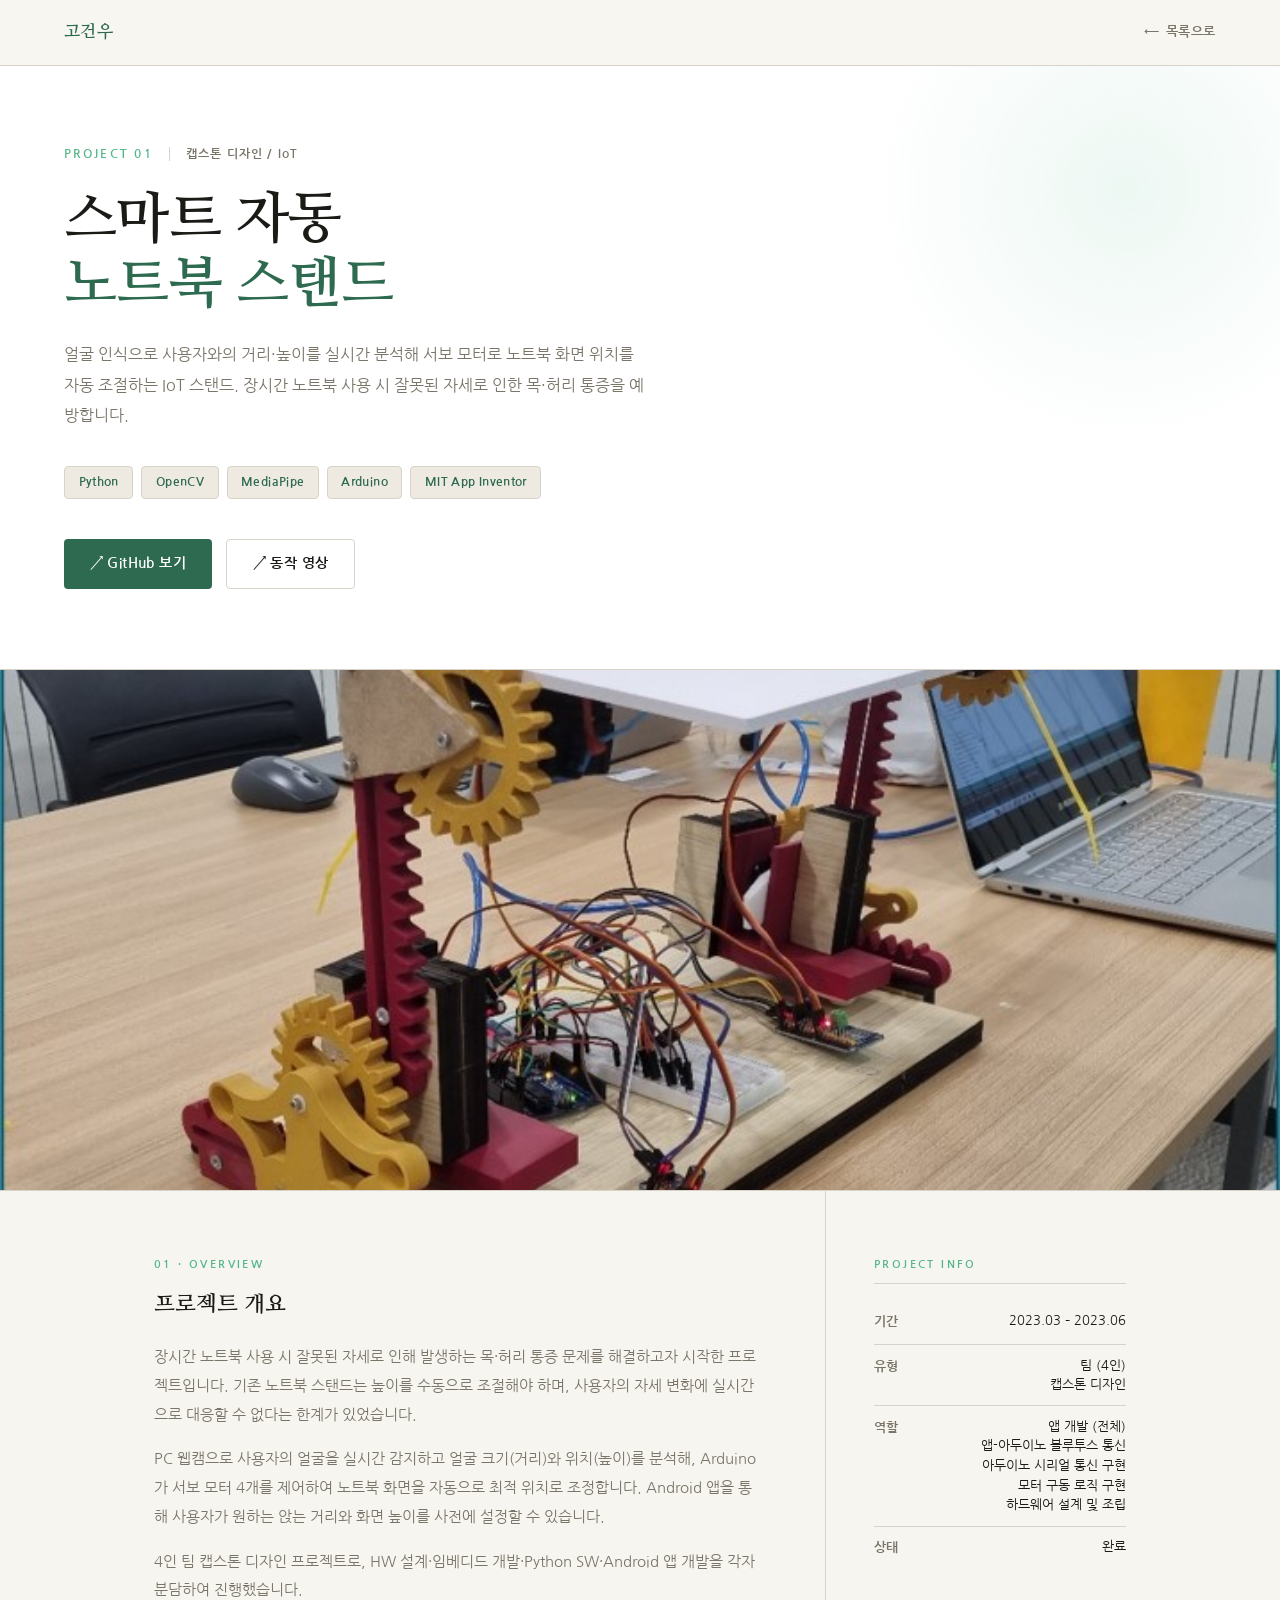
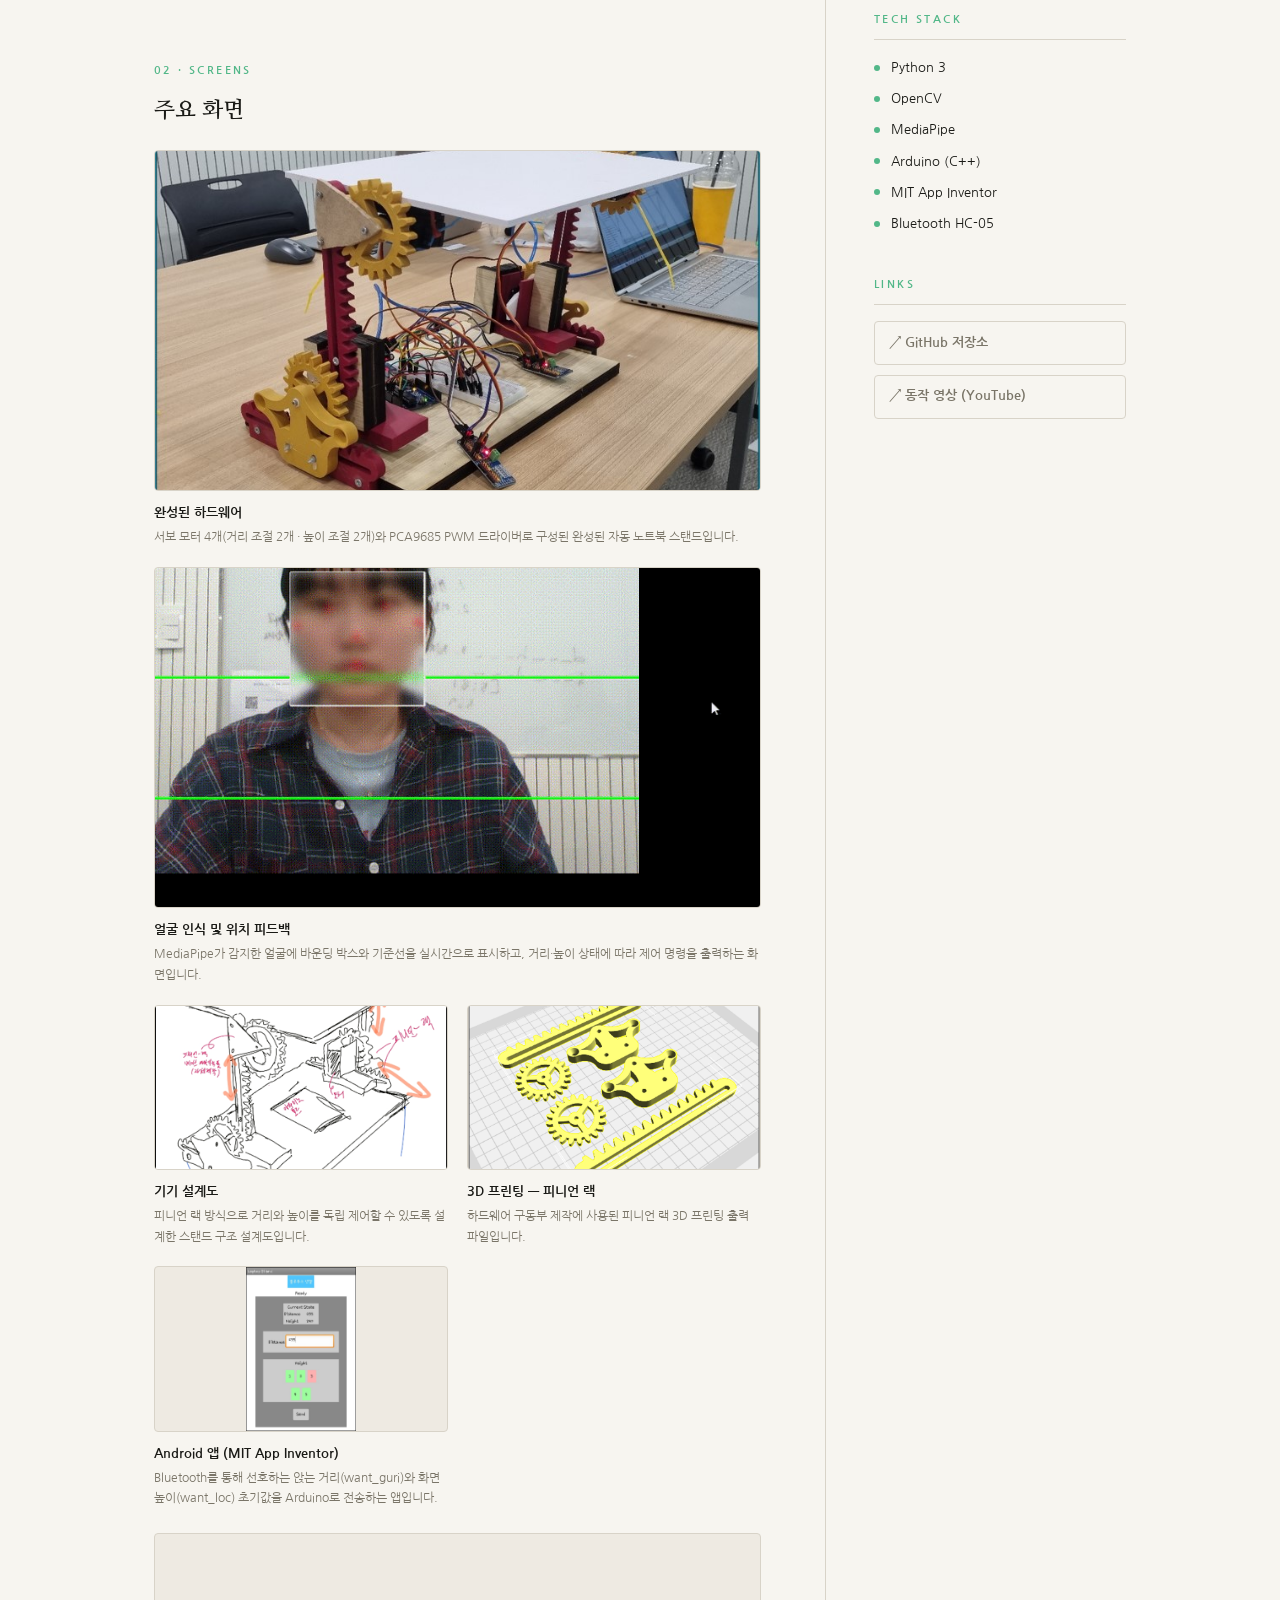
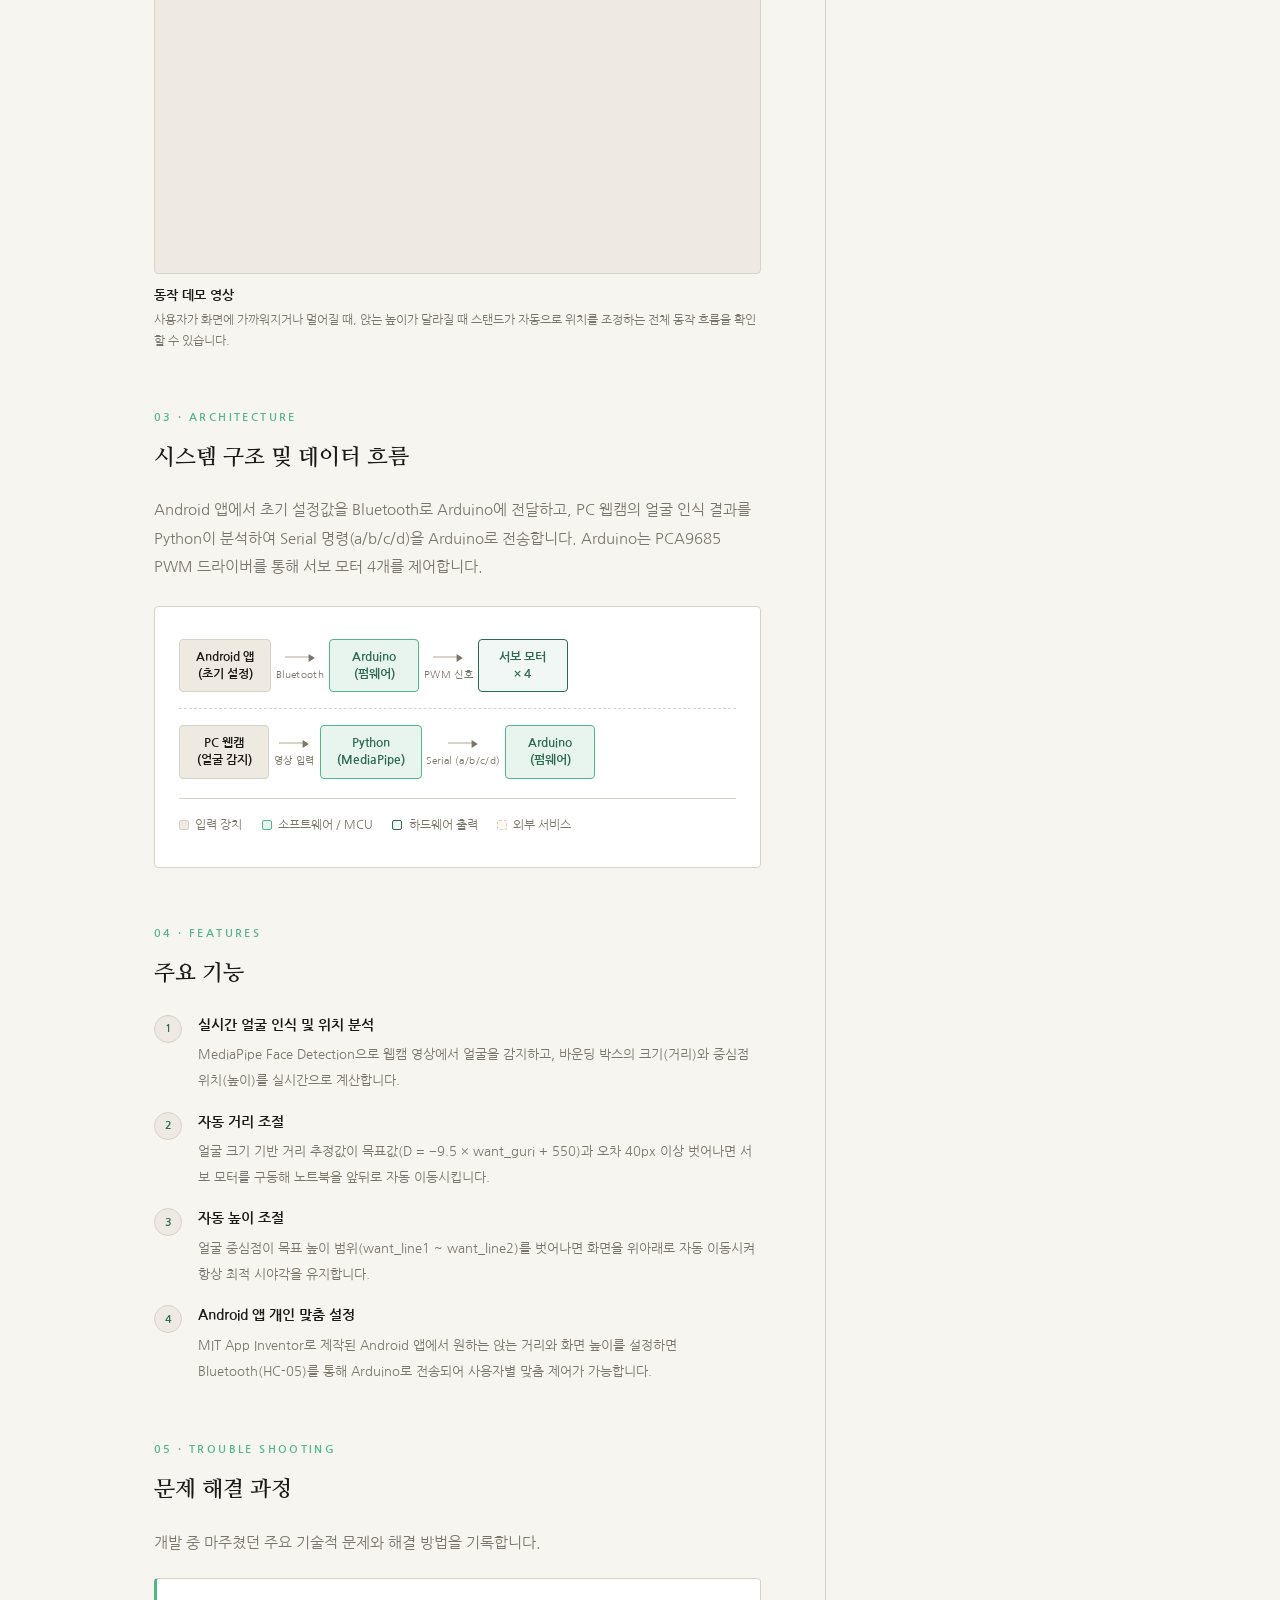
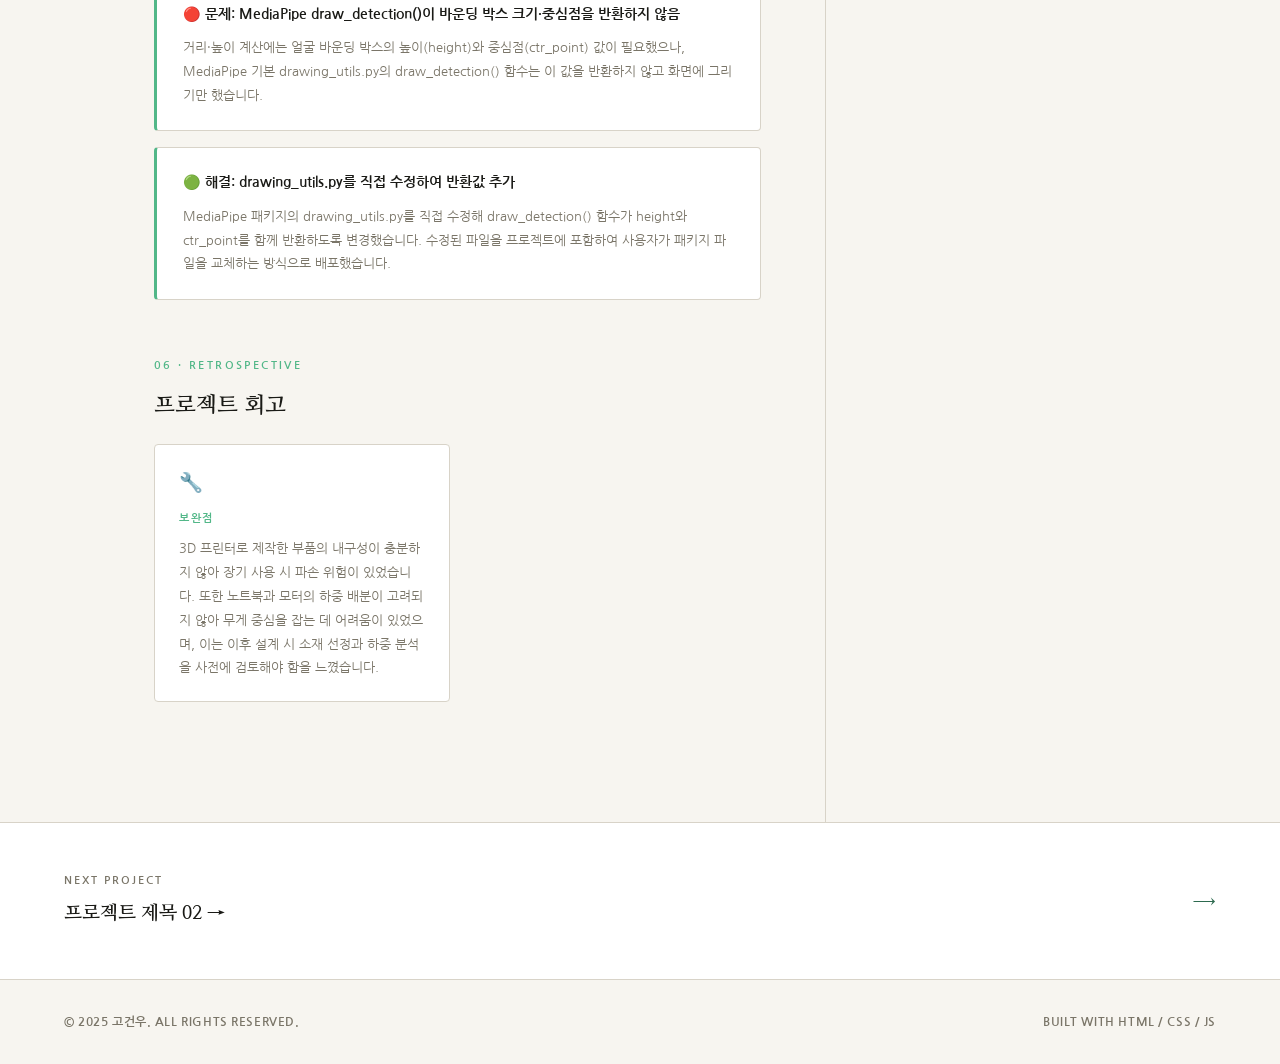
==== commit a22c0dbe: "feat: 포트폴리오 초안 작성" ====
--- a/projects/project1.html
+++ b/projects/project1.html
@@ -3,7 +3,7 @@
 <head>
   <meta charset="UTF-8" />
   <meta name="viewport" content="width=device-width, initial-scale=1.0" />
-  <title>프로젝트 제목 01 | 고건우</title>
+  <title>스마트 자동 노트북 스탠드 | 고건우</title>
   <link rel="preconnect" href="https://fonts.googleapis.com" />
   <link rel="preconnect" href="https://fonts.gstatic.com" crossorigin />
   <link href="https://fonts.googleapis.com/css2?family=Nanum+Gothic:wght@400;700;800&family=Nanum+Myeongjo:wght@400;700&display=swap" rel="stylesheet" />
@@ -23,32 +23,31 @@
     <div class="hero-meta fadeup">
       <span class="hero-num">PROJECT 01</span>
       <span class="hero-divider"></span>
-      <span class="hero-category">웹 풀스택</span>
+      <span class="hero-category">캡스톤 디자인 / IoT</span>
     </div>
     <h1 class="detail-title fadeup delay-1">
-      프로젝트 <span>제목</span>을<br>여기에 작성하세요
+      스마트 자동<br><span>노트북 스탠드</span>
     </h1>
     <p class="detail-summary fadeup delay-2">
-      프로젝트를 한 문장으로 요약하세요. 어떤 서비스인지, 누구를 위한 것인지
-      간결하고 명확하게 작성하면 좋습니다.
+      얼굴 인식으로 사용자와의 거리·높이를 실시간 분석해 서보 모터로 노트북 화면 위치를 자동 조절하는 IoT 스탠드.
+      장시간 노트북 사용 시 잘못된 자세로 인한 목·허리 통증을 예방합니다.
     </p>
     <div class="detail-tags fadeup delay-2">
-      <span class="detail-tag">React</span>
-      <span class="detail-tag">Node.js</span>
-      <span class="detail-tag">MongoDB</span>
-      <span class="detail-tag">AWS S3</span>
+      <span class="detail-tag">Python</span>
+      <span class="detail-tag">OpenCV</span>
+      <span class="detail-tag">MediaPipe</span>
+      <span class="detail-tag">Arduino</span>
+      <span class="detail-tag">MIT App Inventor</span>
     </div>
     <div class="detail-links fadeup delay-3">
-      <a href="https://github.com/username/project1" class="btn btn-primary" target="_blank">↗ GitHub 보기</a>
-      <a href="https://project1-demo.vercel.app" class="btn btn-outline" target="_blank">↗ 라이브 데모</a>
+      <a href="https://github.com/go-nu/Capstone4_laptopStand" class="btn btn-primary" target="_blank">↗ GitHub 보기</a>
+      <a href="https://youtu.be/8XAv4ohXPro?si=OB5GZQMncltqTNJD" class="btn btn-outline" target="_blank">↗ 동작 영상</a>
     </div>
   </section>
 
   <!-- 대표 썸네일 -->
   <div class="thumb-wrap">
-    <!-- 이미지 사용 시: -->
-    <!-- <img src="../assets/images/project1/thumb.png" alt="프로젝트 1 대표 이미지"> -->
-    <p class="thumb-placeholder">SCREENSHOT / MOCKUP IMAGE</p>
+    <img src="../assets/images/project1/완성.jpg" alt="완성된 스마트 자동 노트북 스탠드">
   </div>
 
   <!-- BODY -->
@@ -62,13 +61,16 @@
         <p class="content-label">01 · OVERVIEW</p>
         <h2 class="content-title">프로젝트 개요</h2>
         <p class="content-text">
-          이 프로젝트를 만들게 된 배경과 해결하려 한 문제를 설명합니다.
-          어떤 불편함에서 출발했는지, 기존 솔루션의 한계는 무엇이었는지
-          구체적으로 작성하면 읽는 사람이 맥락을 이해하기 쉽습니다.
+          장시간 노트북 사용 시 잘못된 자세로 인해 발생하는 목·허리 통증 문제를 해결하고자 시작한 프로젝트입니다.
+          기존 노트북 스탠드는 높이를 수동으로 조절해야 하며, 사용자의 자세 변화에 실시간으로 대응할 수 없다는 한계가 있었습니다.
         </p>
         <p class="content-text">
-          프로젝트의 목표와 타깃 사용자를 명확히 적어주세요.
-          팀 프로젝트라면 본인이 담당한 역할도 간략히 언급하면 좋습니다.
+          PC 웹캠으로 사용자의 얼굴을 실시간 감지하고 얼굴 크기(거리)와 위치(높이)를 분석해,
+          Arduino가 서보 모터 4개를 제어하여 노트북 화면을 자동으로 최적 위치로 조정합니다.
+          Android 앱을 통해 사용자가 원하는 앉는 거리와 화면 높이를 사전에 설정할 수 있습니다.
+        </p>
+        <p class="content-text">
+          4인 팀 캡스톤 디자인 프로젝트로, HW 설계·임베디드 개발·Python SW·Android 앱 개발을 각자 분담하여 진행했습니다.
         </p>
       </div>
 
@@ -81,57 +83,53 @@
           <!-- 대표 화면 - 전체 너비 -->
           <div class="gallery-item full">
             <div class="gallery-img">
-              <!-- <img src="../assets/images/project1/main.png" alt="메인 화면"> -->
-              메인 화면 스크린샷
-            </div>
-            <div class="gallery-caption">
-              <strong>메인 / 홈 화면</strong>
-              서비스에 처음 진입했을 때 보이는 화면입니다. 주요 기능으로 바로 이동할 수 있도록 구성했습니다.
+              <img src="../assets/images/project1/완성.jpg" alt="완성된 스마트 자동 노트북 스탠드">
+            </div>
+            <div class="gallery-caption">
+              <strong>완성된 하드웨어</strong>
+              서보 모터 4개(거리 조절 2개 · 높이 조절 2개)와 PCA9685 PWM 드라이버로 구성된 완성된 자동 노트북 스탠드입니다.
+            </div>
+          </div>
+
+          <!-- 얼굴 인식 동작 GIF - 전체 너비 -->
+          <div class="gallery-item full">
+            <div class="gallery-img">
+              <img src="../assets/images/project1/모델수행.gif" alt="얼굴 인식 및 위치 피드백 동작 화면">
+            </div>
+            <div class="gallery-caption">
+              <strong>얼굴 인식 및 위치 피드백</strong>
+              MediaPipe가 감지한 얼굴에 바운딩 박스와 기준선을 실시간으로 표시하고, 거리·높이 상태에 따라 제어 명령을 출력하는 화면입니다.
             </div>
           </div>
 
           <!-- 2단 그리드 화면들 -->
           <div class="gallery-item">
             <div class="gallery-img">
-              <!-- <img src="../assets/images/project1/screen2.png" alt="기능 화면 A"> -->
-              기능 화면 A
-            </div>
-            <div class="gallery-caption">
-              <strong>기능 화면 이름</strong>
-              이 화면에서 어떤 작업을 할 수 있는지 한두 문장으로 설명합니다.
+              <img src="../assets/images/project1/설계도.png" alt="기기 설계도">
+            </div>
+            <div class="gallery-caption">
+              <strong>기기 설계도</strong>
+              피니언 랙 방식으로 거리와 높이를 독립 제어할 수 있도록 설계한 스탠드 구조 설계도입니다.
             </div>
           </div>
 
           <div class="gallery-item">
             <div class="gallery-img">
-              <!-- <img src="../assets/images/project1/screen3.png" alt="기능 화면 B"> -->
-              기능 화면 B
-            </div>
-            <div class="gallery-caption">
-              <strong>기능 화면 이름</strong>
-              이 화면에서 어떤 작업을 할 수 있는지 한두 문장으로 설명합니다.
+              <img src="../assets/images/project1/피니언랙.png" alt="피니언 랙 3D 프린팅 출력 파일">
+            </div>
+            <div class="gallery-caption">
+              <strong>3D 프린팅 — 피니언 랙</strong>
+              하드웨어 구동부 제작에 사용된 피니언 랙 3D 프린팅 출력 파일입니다.
             </div>
           </div>
 
           <div class="gallery-item">
             <div class="gallery-img">
-              <!-- <img src="../assets/images/project1/screen4.png" alt="기능 화면 C"> -->
-              기능 화면 C
-            </div>
-            <div class="gallery-caption">
-              <strong>기능 화면 이름</strong>
-              이 화면에서 어떤 작업을 할 수 있는지 한두 문장으로 설명합니다.
-            </div>
-          </div>
-
-          <div class="gallery-item">
-            <div class="gallery-img">
-              <!-- <img src="../assets/images/project1/screen5.png" alt="기능 화면 D"> -->
-              기능 화면 D
-            </div>
-            <div class="gallery-caption">
-              <strong>기능 화면 이름</strong>
-              이 화면에서 어떤 작업을 할 수 있는지 한두 문장으로 설명합니다.
+              <img src="../assets/images/project1/앱.jpg" alt="MIT App Inventor Android 앱 화면" style="object-fit: contain;">
+            </div>
+            <div class="gallery-caption">
+              <strong>Android 앱 (MIT App Inventor)</strong>
+              Bluetooth를 통해 선호하는 앉는 거리(want_guri)와 화면 높이(want_loc) 초기값을 Arduino로 전송하는 앱입니다.
             </div>
           </div>
 
@@ -140,18 +138,11 @@
         <!-- 데모 영상 -->
         <div class="video-wrap">
           <div class="gallery-img">
-            <!--
-              로컬 영상 파일 사용 시:
-              <video src="../assets/videos/project1/demo.mp4" controls></video>
-
-              유튜브 / Loom 링크 사용 시:
-              <iframe src="https://www.youtube.com/embed/VIDEO_ID" frameborder="0" allowfullscreen></iframe>
-            -->
-            데모 영상 (선택사항)
+            <iframe src="https://www.youtube.com/embed/8XAv4ohXPro" frameborder="0" allowfullscreen></iframe>
           </div>
           <div class="gallery-caption">
             <strong>동작 데모 영상</strong>
-            전체 사용 흐름을 영상으로 확인할 수 있습니다. 영상이 없다면 이 블록은 삭제하세요.
+            사용자가 화면에 가까워지거나 멀어질 때, 앉는 높이가 달라질 때 스탠드가 자동으로 위치를 조정하는 전체 동작 흐름을 확인할 수 있습니다.
           </div>
         </div>
       </div>
@@ -161,82 +152,67 @@
         <p class="content-label">03 · ARCHITECTURE</p>
         <h2 class="content-title">시스템 구조 및 데이터 흐름</h2>
         <p class="content-text" style="margin-bottom: 1.5rem;">
-          사용자 요청이 어떤 경로로 처리되는지 전체 흐름을 나타냅니다.
-          아래는 예시 구조이며, 본인 프로젝트에 맞게 내용을 수정하세요.
-          직접 그린 다이어그램 이미지가 있다면 이미지로 교체해도 좋습니다.
-        </p>
-
-        <!-- 이미지로 교체하는 경우: -->
-        <!--
-        <div class="gallery-img" style="aspect-ratio: auto; min-height: 260px; border-radius: 4px; margin-bottom: 1.5rem;">
-          <img src="../assets/images/project1/architecture.png" alt="아키텍처 다이어그램">
-        </div>
-        -->
-
-        <!-- HTML 플로우 다이어그램 (이미지가 없을 때) -->
+          Android 앱에서 초기 설정값을 Bluetooth로 Arduino에 전달하고,
+          PC 웹캠의 얼굴 인식 결과를 Python이 분석하여 Serial 명령(a/b/c/d)을 Arduino로 전송합니다.
+          Arduino는 PCA9685 PWM 드라이버를 통해 서보 모터 4개를 제어합니다.
+        </p>
+
+        <!-- HTML 플로우 다이어그램 -->
         <div class="flow-wrap">
           <div class="flow-row">
-            <div class="flow-node client">사용자<br>(브라우저)</div>
+            <div class="flow-node client">Android 앱<br>(초기 설정)</div>
             <div class="flow-arrow">
               <div style="display:flex; align-items:center;">
                 <div class="flow-arrow-line"></div>
                 <div class="flow-arrow-head">▶</div>
               </div>
-              <div class="flow-arrow-label">HTTPS 요청</div>
-            </div>
-            <div class="flow-node server">React<br>프론트엔드</div>
+              <div class="flow-arrow-label">Bluetooth</div>
+            </div>
+            <div class="flow-node server">Arduino<br>(펌웨어)</div>
             <div class="flow-arrow">
               <div style="display:flex; align-items:center;">
                 <div class="flow-arrow-line"></div>
                 <div class="flow-arrow-head">▶</div>
               </div>
-              <div class="flow-arrow-label">REST API</div>
-            </div>
-            <div class="flow-node server">Node.js<br>서버</div>
+              <div class="flow-arrow-label">PWM 신호</div>
+            </div>
+            <div class="flow-node db">서보 모터<br>× 4</div>
+          </div>
+
+          <hr class="flow-divider">
+
+          <div class="flow-row">
+            <div class="flow-node client">PC 웹캠<br>(얼굴 감지)</div>
             <div class="flow-arrow">
               <div style="display:flex; align-items:center;">
                 <div class="flow-arrow-line"></div>
                 <div class="flow-arrow-head">▶</div>
               </div>
-              <div class="flow-arrow-label">Query</div>
-            </div>
-            <div class="flow-node db">MongoDB</div>
-          </div>
-
-          <hr class="flow-divider">
-
-          <div class="flow-row">
-            <div class="flow-node client">사용자<br>(브라우저)</div>
+              <div class="flow-arrow-label">영상 입력</div>
+            </div>
+            <div class="flow-node server">Python<br>(MediaPipe)</div>
             <div class="flow-arrow">
               <div style="display:flex; align-items:center;">
                 <div class="flow-arrow-line"></div>
                 <div class="flow-arrow-head">▶</div>
               </div>
-              <div class="flow-arrow-label">파일 업로드</div>
-            </div>
-            <div class="flow-node server">Node.js<br>서버</div>
-            <div class="flow-arrow">
-              <div style="display:flex; align-items:center;">
-                <div class="flow-arrow-line"></div>
-                <div class="flow-arrow-head">▶</div>
-              </div>
-              <div class="flow-arrow-label">SDK</div>
-            </div>
-            <div class="flow-node ext">AWS S3<br>(외부)</div>
+              <div class="flow-arrow-label">Serial (a/b/c/d)</div>
+            </div>
+            <div class="flow-node server">Arduino<br>(펌웨어)</div>
           </div>
 
           <div class="flow-legend">
             <div class="legend-item">
               <div class="legend-dot" style="background: var(--surface); border: 1.5px solid var(--border);"></div>
-              클라이언트
+              입력 장치
             </div>
             <div class="legend-item">
               <div class="legend-dot" style="background: #e8f4ee; border: 1.5px solid var(--accent2);"></div>
-              서버 / 앱
+              소프트웨어 / MCU
             </div>
             <div class="legend-item">
               <div class="legend-dot" style="background: #f0f7f4; border: 1.5px solid var(--accent);"></div>
-              데이터베이스
+              하드웨어 출력
             </div>
             <div class="legend-item">
               <div class="legend-dot" style="background: #fdf8f0; border: 1.5px dashed var(--border);"></div>
@@ -254,29 +230,29 @@
           <div class="feature-item">
             <div class="feature-num">1</div>
             <div class="feature-text">
-              <strong>기능 이름을 여기에</strong>
-              <span>이 기능이 어떤 역할을 하는지, 사용자에게 어떤 가치를 주는지 한두 문장으로 설명합니다.</span>
+              <strong>실시간 얼굴 인식 및 위치 분석</strong>
+              <span>MediaPipe Face Detection으로 웹캠 영상에서 얼굴을 감지하고, 바운딩 박스의 크기(거리)와 중심점 위치(높이)를 실시간으로 계산합니다.</span>
             </div>
           </div>
           <div class="feature-item">
             <div class="feature-num">2</div>
             <div class="feature-text">
-              <strong>기능 이름을 여기에</strong>
-              <span>이 기능이 어떤 역할을 하는지, 사용자에게 어떤 가치를 주는지 한두 문장으로 설명합니다.</span>
+              <strong>자동 거리 조절</strong>
+              <span>얼굴 크기 기반 거리 추정값이 목표값(D = −9.5 × want_guri + 550)과 오차 40px 이상 벗어나면 서보 모터를 구동해 노트북을 앞뒤로 자동 이동시킵니다.</span>
             </div>
           </div>
           <div class="feature-item">
             <div class="feature-num">3</div>
             <div class="feature-text">
-              <strong>기능 이름을 여기에</strong>
-              <span>이 기능이 어떤 역할을 하는지, 사용자에게 어떤 가치를 주는지 한두 문장으로 설명합니다.</span>
+              <strong>자동 높이 조절</strong>
+              <span>얼굴 중심점이 목표 높이 범위(want_line1 ~ want_line2)를 벗어나면 화면을 위아래로 자동 이동시켜 항상 최적 시야각을 유지합니다.</span>
             </div>
           </div>
           <div class="feature-item">
             <div class="feature-num">4</div>
             <div class="feature-text">
-              <strong>기능 이름을 여기에</strong>
-              <span>이 기능이 어떤 역할을 하는지, 사용자에게 어떤 가치를 주는지 한두 문장으로 설명합니다.</span>
+              <strong>Android 앱 개인 맞춤 설정</strong>
+              <span>MIT App Inventor로 제작된 Android 앱에서 원하는 앉는 거리와 화면 높이를 설정하면 Bluetooth(HC-05)를 통해 Arduino로 전송되어 사용자별 맞춤 제어가 가능합니다.</span>
             </div>
           </div>
         </div>
@@ -287,30 +263,21 @@
         <p class="content-label">05 · TROUBLE SHOOTING</p>
         <h2 class="content-title">문제 해결 과정</h2>
         <p class="content-text" style="margin-bottom: 1.3rem;">
-          개발 중 마주쳤던 문제와 해결 방법을 기록합니다.
-          트러블슈팅이 없었던 프로젝트라면 이 섹션은 삭제해도 됩니다.
+          개발 중 마주쳤던 주요 기술적 문제와 해결 방법을 기록합니다.
         </p>
         <div class="trouble-card">
-          <p class="trouble-q">🔴 문제: 어떤 문제가 발생했나요?</p>
+          <p class="trouble-q">🔴 문제: MediaPipe draw_detection()이 바운딩 박스 크기·중심점을 반환하지 않음</p>
           <p class="trouble-a">
-            문제 상황을 구체적으로 설명합니다. 어떤 에러가 났는지,
-            어떤 상황에서 발생했는지 기록하면 기술적 사고력을 어필할 수 있습니다.
+            거리·높이 계산에는 얼굴 바운딩 박스의 높이(height)와 중심점(ctr_point) 값이 필요했으나,
+            MediaPipe 기본 drawing_utils.py의 draw_detection() 함수는 이 값을 반환하지 않고 화면에 그리기만 했습니다.
           </p>
         </div>
         <div class="trouble-card">
-          <p class="trouble-q">🟢 해결: 어떻게 해결했나요?</p>
+          <p class="trouble-q">🟢 해결: drawing_utils.py를 직접 수정하여 반환값 추가</p>
           <p class="trouble-a">
-            어떤 방법으로 해결했는지 적습니다. 여러 시도 중 왜 이 방법을
-            선택했는지 이유까지 쓰면 더욱 설득력 있습니다.
+            MediaPipe 패키지의 drawing_utils.py를 직접 수정해 draw_detection() 함수가 height와 ctr_point를 함께 반환하도록 변경했습니다.
+            수정된 파일을 프로젝트에 포함하여 사용자가 패키지 파일을 교체하는 방식으로 배포했습니다.
           </p>
-        </div>
-        <div class="trouble-card">
-          <p class="trouble-q">🔴 문제: 두 번째 이슈</p>
-          <p class="trouble-a">추가 트러블슈팅 내용을 여기에 작성합니다.</p>
-        </div>
-        <div class="trouble-card">
-          <p class="trouble-q">🟢 해결: 두 번째 이슈 해결</p>
-          <p class="trouble-a">해결 방법을 여기에 작성합니다.</p>
         </div>
       </div>
 
@@ -320,33 +287,12 @@
         <h2 class="content-title">프로젝트 회고</h2>
         <div class="retro-grid">
           <div class="retro-card">
-            <div class="retro-icon">✅</div>
-            <div class="retro-label">잘 된 점</div>
+            <div class="retro-icon">🔧</div>
+            <div class="retro-label">보완점</div>
             <p class="retro-text">
-              이번 프로젝트에서 잘 했다고 느끼는 부분을 솔직하게 작성합니다.
-              기술적인 성취나 협업 경험 모두 좋습니다.
-            </p>
-          </div>
-          <div class="retro-card">
-            <div class="retro-icon">🔧</div>
-            <div class="retro-label">아쉬운 점</div>
-            <p class="retro-text">
-              시간이 더 있었다면 개선하고 싶었던 부분이나
-              기술적 부채를 솔직하게 적으면 성장 의지를 보여줄 수 있습니다.
-            </p>
-          </div>
-          <div class="retro-card">
-            <div class="retro-icon">💡</div>
-            <div class="retro-label">배운 점</div>
-            <p class="retro-text">
-              이 프로젝트를 통해 새롭게 배우거나 깊어진 기술·경험을 적습니다.
-            </p>
-          </div>
-          <div class="retro-card">
-            <div class="retro-icon">🚀</div>
-            <div class="retro-label">다음 목표</div>
-            <p class="retro-text">
-              이 경험을 바탕으로 앞으로 도전하고 싶은 것을 간략히 작성합니다.
+              3D 프린터로 제작한 부품의 내구성이 충분하지 않아 장기 사용 시 파손 위험이 있었습니다.
+              또한 노트북과 모터의 하중 배분이 고려되지 않아 무게 중심을 잡는 데 어려움이 있었으며,
+              이는 이후 설계 시 소재 선정과 하중 분석을 사전에 검토해야 함을 느꼈습니다.
             </p>
           </div>
         </div>
@@ -361,39 +307,39 @@
         <p class="sidebar-label">PROJECT INFO</p>
         <div class="info-row">
           <span class="info-key">기간</span>
-          <span class="info-val">2024.09 – 2024.11</span>
+          <span class="info-val">2023.03 – 2023.06</span>
         </div>
         <div class="info-row">
           <span class="info-key">유형</span>
-          <span class="info-val">개인 / 팀 (N인)</span>
+          <span class="info-val">팀 (4인)<br>캡스톤 디자인</span>
         </div>
         <div class="info-row">
           <span class="info-key">역할</span>
-          <span class="info-val">풀스택 개발<br>UI 디자인</span>
+          <span class="info-val">앱 개발 (전체)<br>앱-아두이노 블루투스 통신<br>아두이노 시리얼 통신 구현<br>모터 구동 로직 구현<br>하드웨어 설계 및 조립</span>
         </div>
         <div class="info-row">
           <span class="info-key">상태</span>
-          <span class="info-val">배포 완료</span>
+          <span class="info-val">완료</span>
         </div>
       </div>
 
       <div class="sidebar-section">
         <p class="sidebar-label">TECH STACK</p>
         <div class="stack-list">
-          <div class="stack-item"><span class="stack-dot"></span>React 18</div>
-          <div class="stack-item"><span class="stack-dot"></span>Node.js / Express</div>
-          <div class="stack-item"><span class="stack-dot"></span>MongoDB / Mongoose</div>
-          <div class="stack-item"><span class="stack-dot"></span>AWS S3</div>
-          <div class="stack-item"><span class="stack-dot"></span>Vercel (배포)</div>
+          <div class="stack-item"><span class="stack-dot"></span>Python 3</div>
+          <div class="stack-item"><span class="stack-dot"></span>OpenCV</div>
+          <div class="stack-item"><span class="stack-dot"></span>MediaPipe</div>
+          <div class="stack-item"><span class="stack-dot"></span>Arduino (C++)</div>
+          <div class="stack-item"><span class="stack-dot"></span>MIT App Inventor</div>
+          <div class="stack-item"><span class="stack-dot"></span>Bluetooth HC-05</div>
         </div>
       </div>
 
       <div class="sidebar-section">
         <p class="sidebar-label">LINKS</p>
         <div class="sidebar-links">
-          <a href="https://github.com/username/project1" class="sidebar-link" target="_blank">↗ GitHub 저장소</a>
-          <a href="https://project1-demo.vercel.app" class="sidebar-link" target="_blank">↗ 라이브 데모</a>
-          <a href="#" class="sidebar-link">↗ 발표 자료 (선택)</a>
+          <a href="https://github.com/go-nu/Capstone4_laptopStand" class="sidebar-link" target="_blank">↗ GitHub 저장소</a>
+          <a href="https://youtu.be/8XAv4ohXPro?si=OB5GZQMncltqTNJD" class="sidebar-link" target="_blank">↗ 동작 영상 (YouTube)</a>
         </div>
       </div>
 
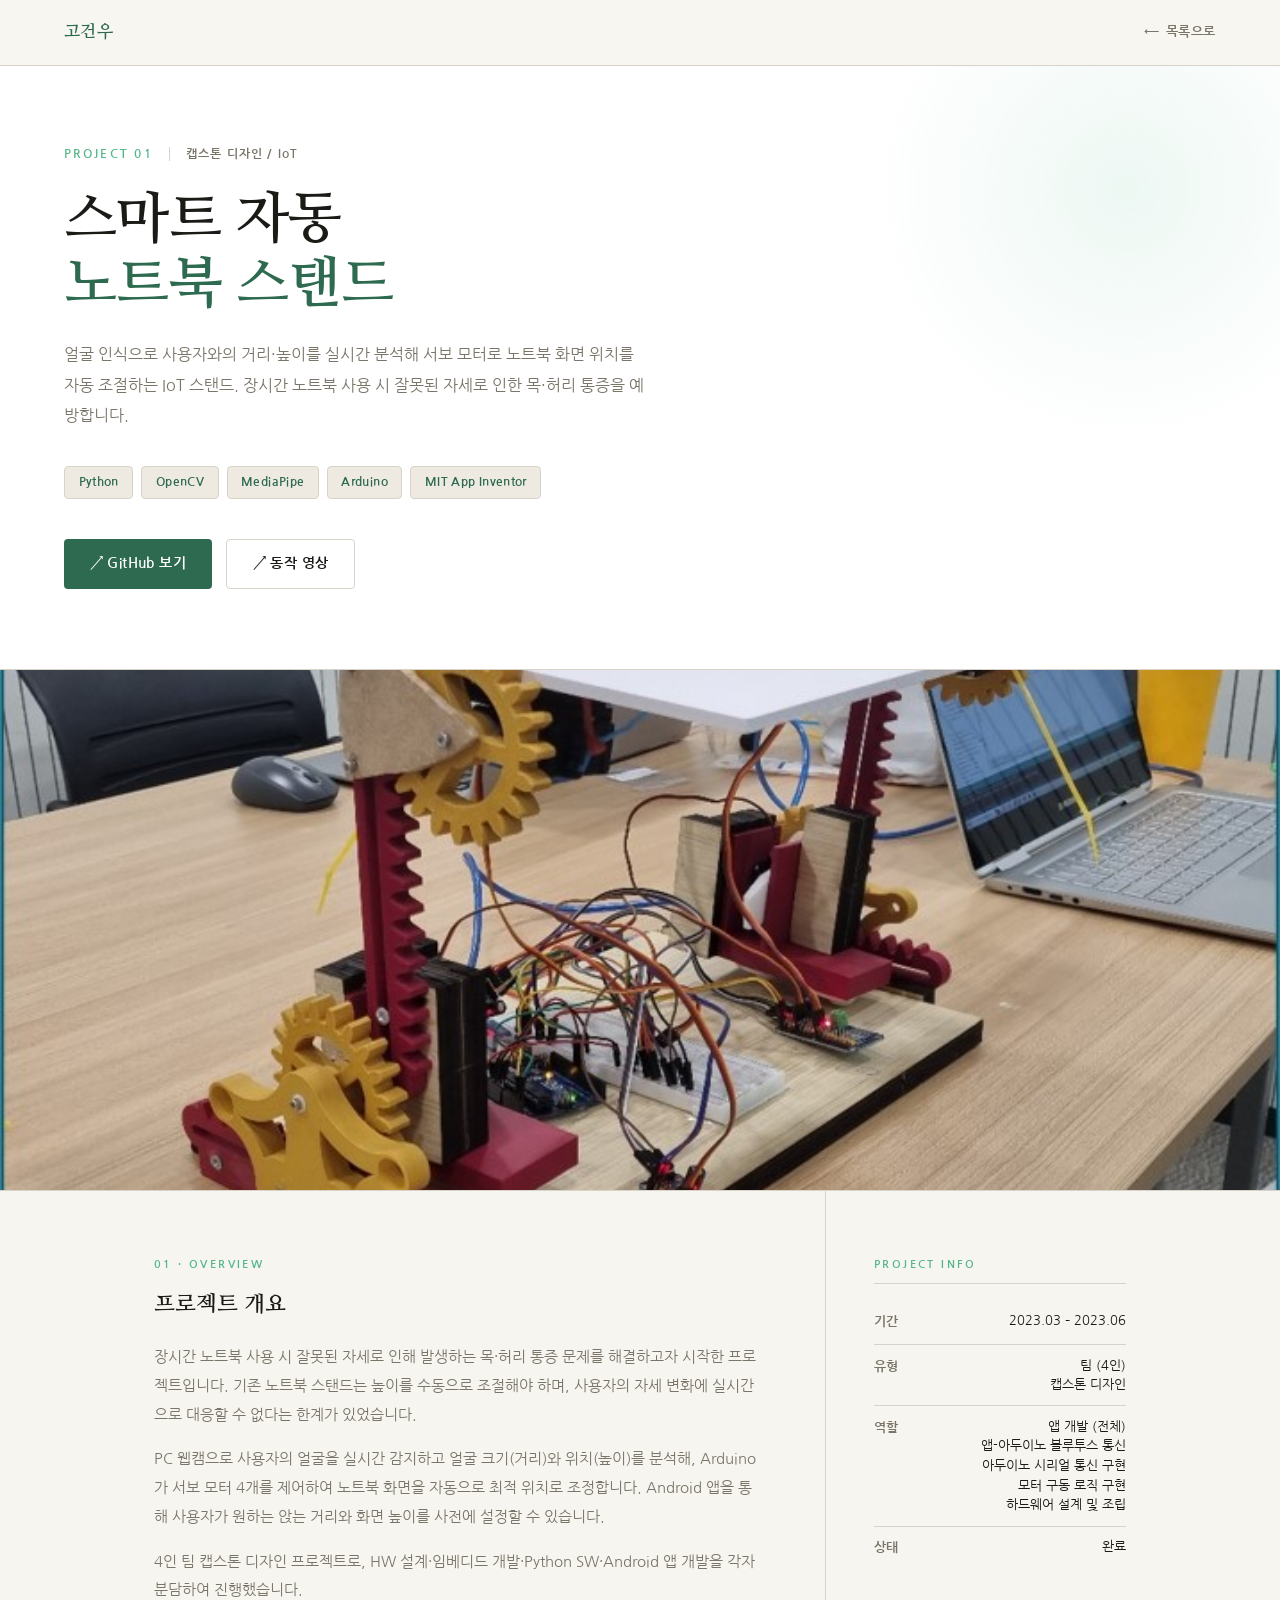
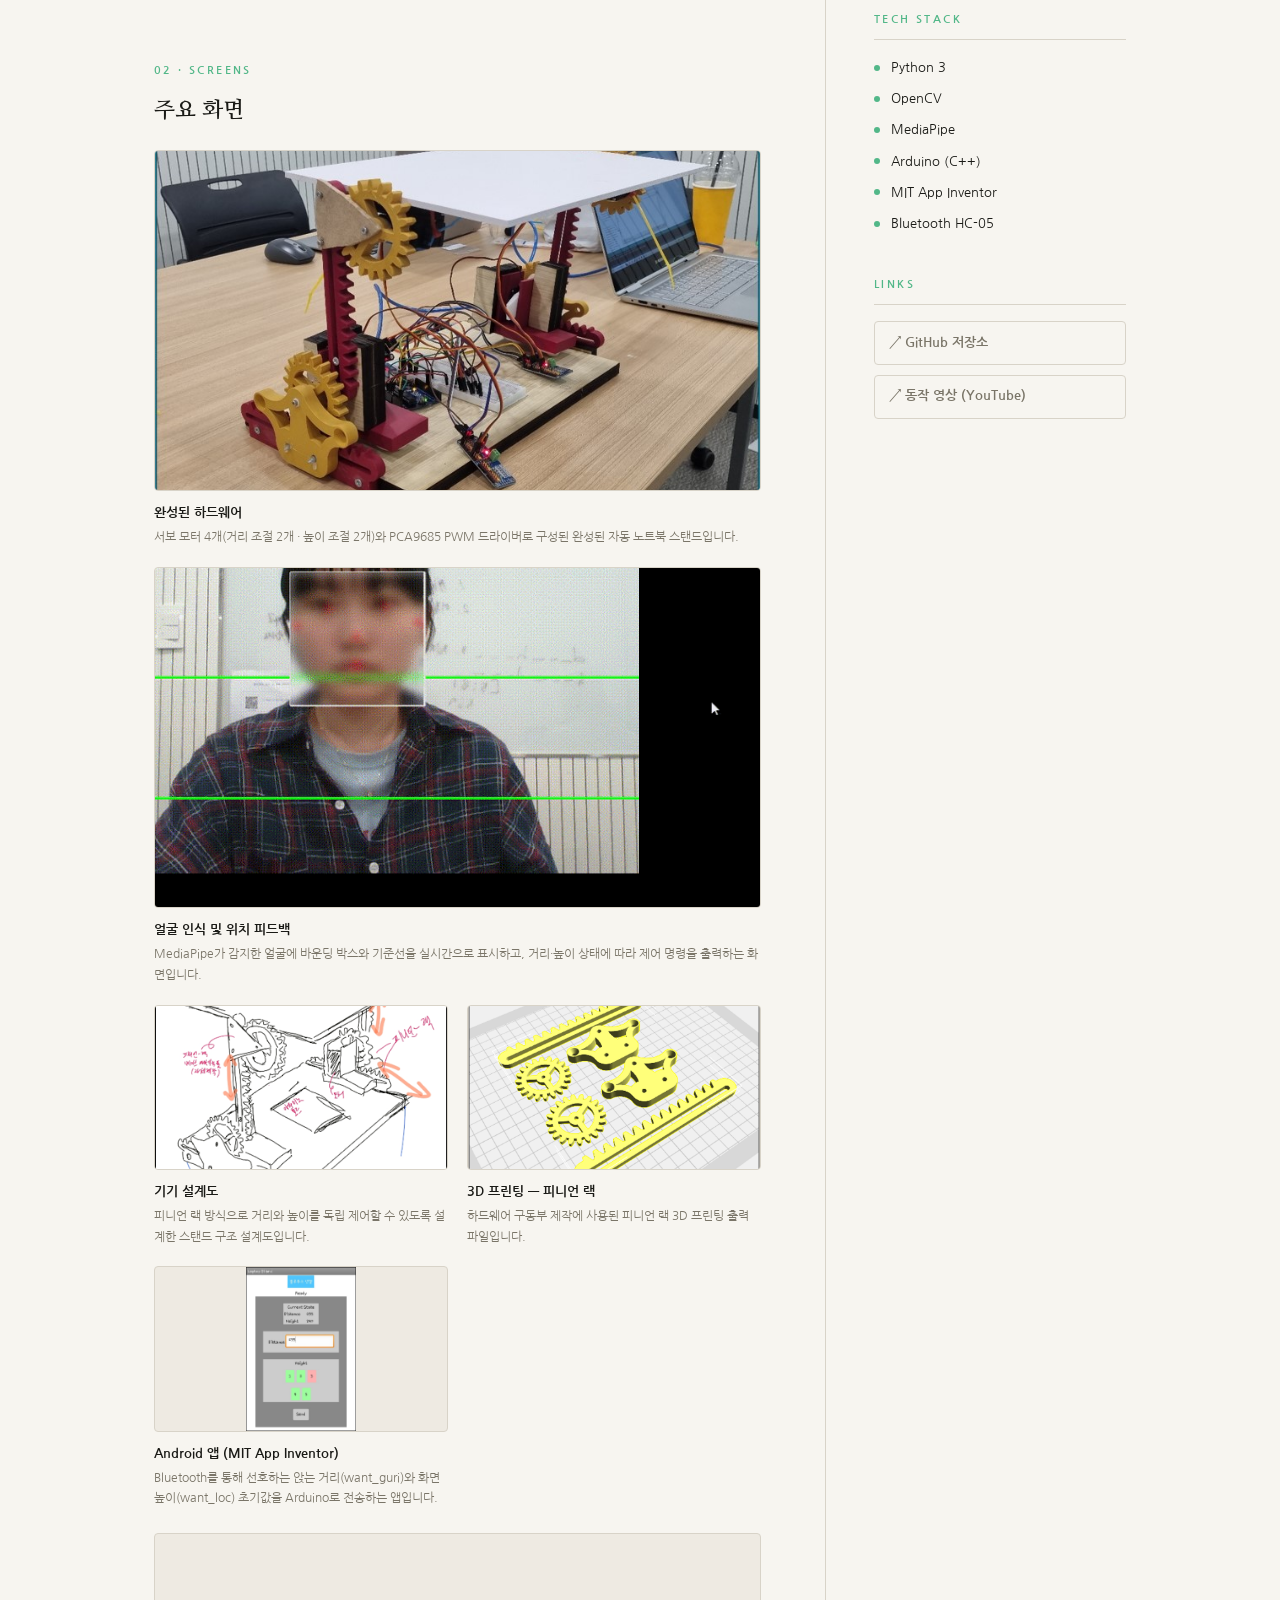
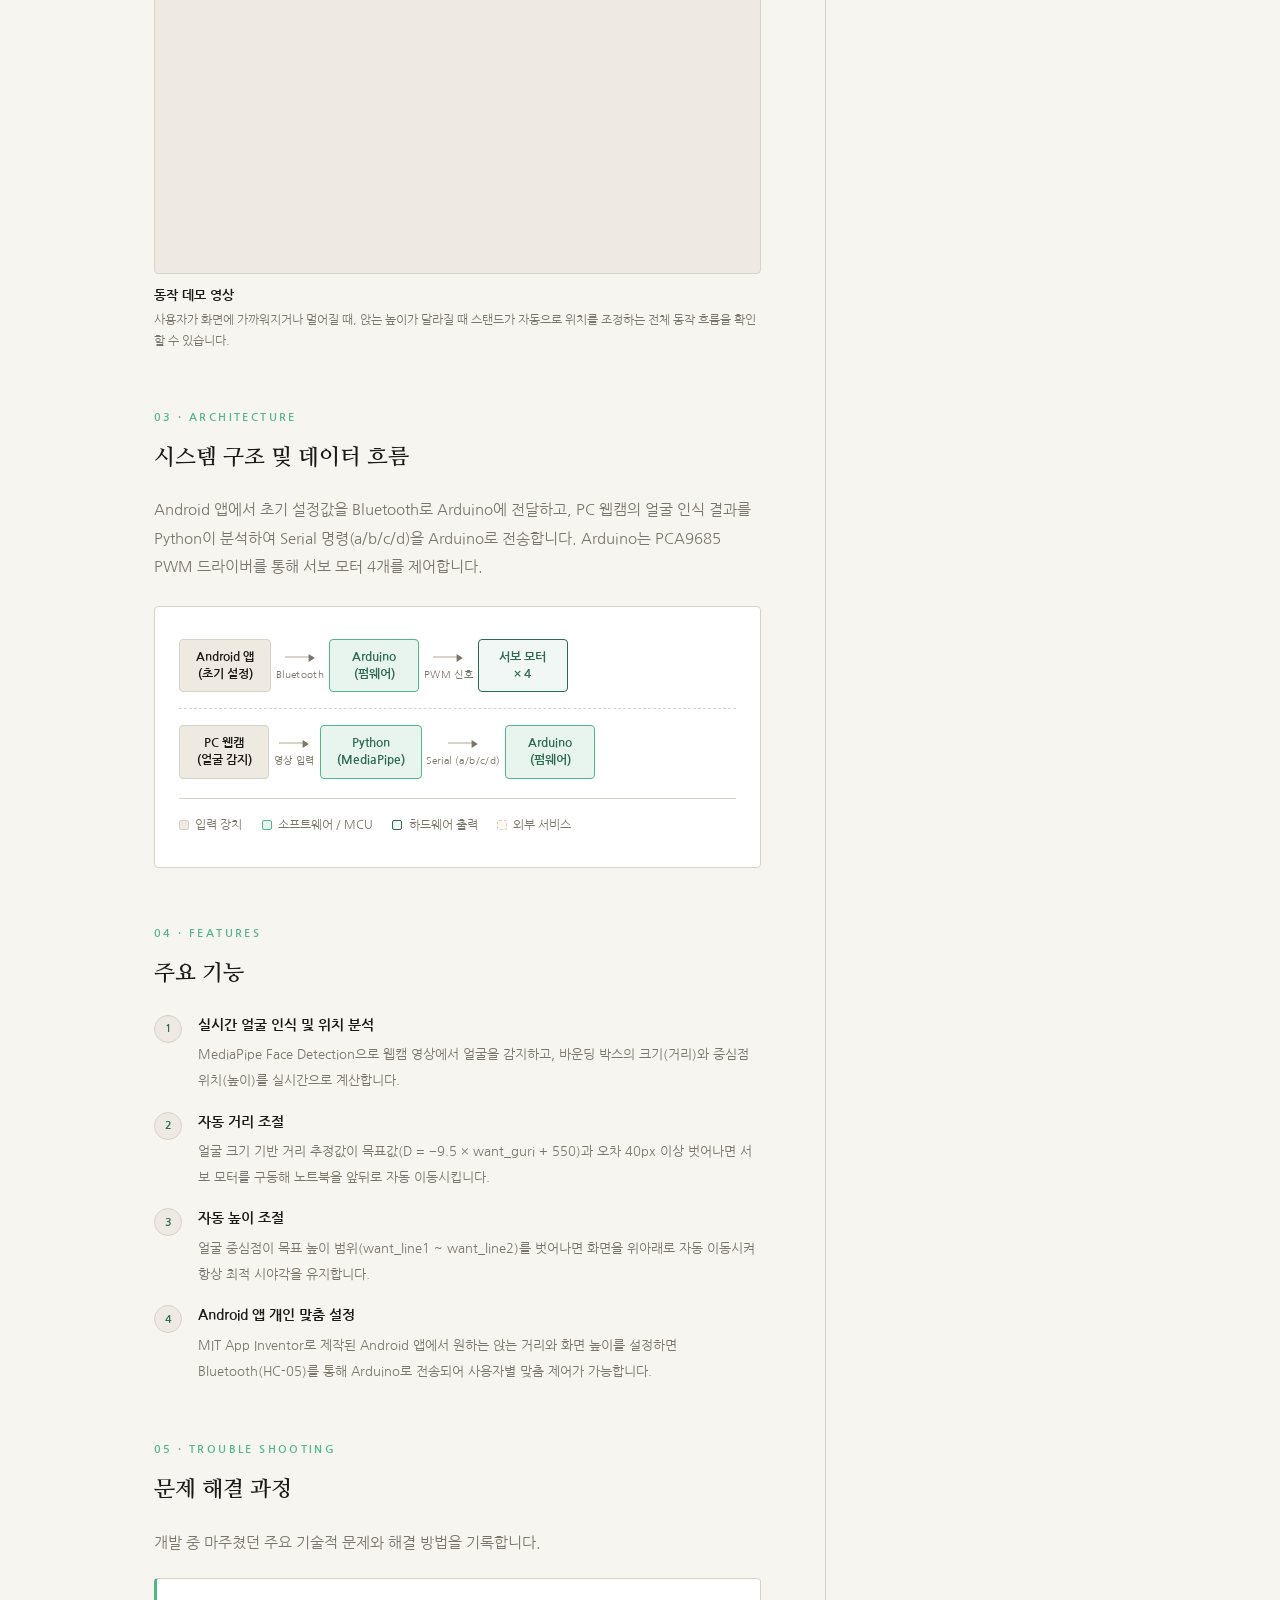
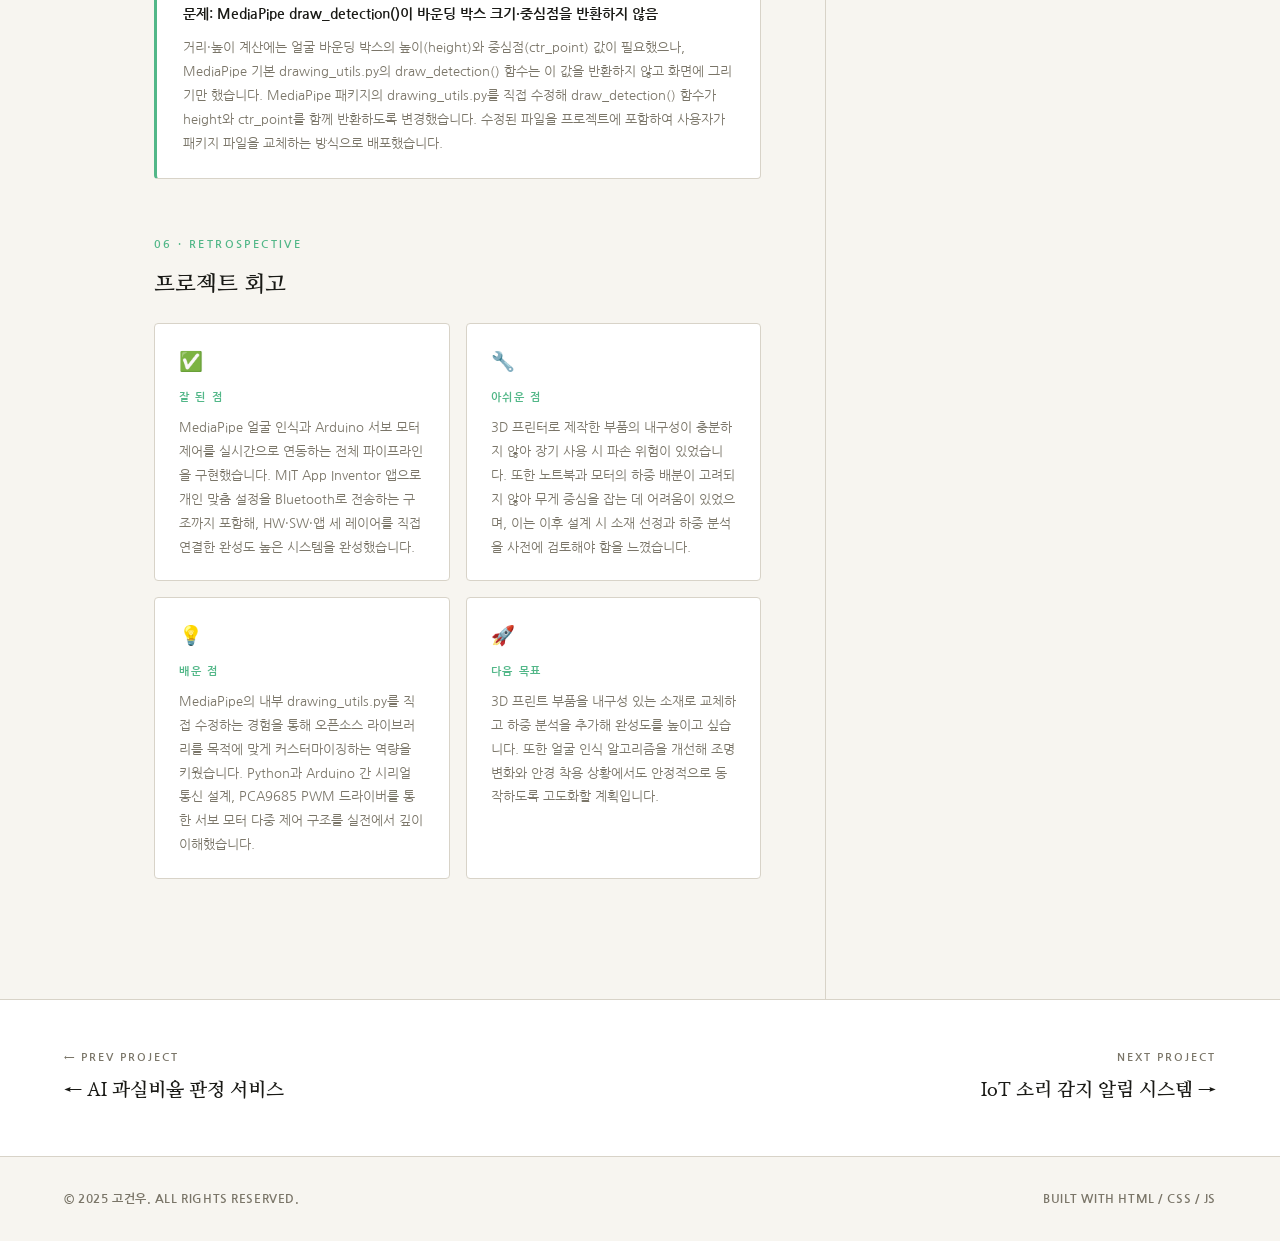
==== commit a952603b: "feat: 포트폴리오 1차" ====
--- a/projects/project1.html
+++ b/projects/project1.html
@@ -40,7 +40,7 @@
       <span class="detail-tag">MIT App Inventor</span>
     </div>
     <div class="detail-links fadeup delay-3">
-      <a href="https://github.com/go-nu/Capstone4_laptopStand" class="btn btn-primary" target="_blank">↗ GitHub 보기</a>
+      <a href="https://github.com/go-nu/AIcapstone" class="btn btn-primary" target="_blank">↗ GitHub 보기</a>
       <a href="https://youtu.be/8XAv4ohXPro?si=OB5GZQMncltqTNJD" class="btn btn-outline" target="_blank">↗ 동작 영상</a>
     </div>
   </section>
@@ -266,15 +266,10 @@
           개발 중 마주쳤던 주요 기술적 문제와 해결 방법을 기록합니다.
         </p>
         <div class="trouble-card">
-          <p class="trouble-q">🔴 문제: MediaPipe draw_detection()이 바운딩 박스 크기·중심점을 반환하지 않음</p>
+          <p class="trouble-q">문제: MediaPipe draw_detection()이 바운딩 박스 크기·중심점을 반환하지 않음</p>
           <p class="trouble-a">
             거리·높이 계산에는 얼굴 바운딩 박스의 높이(height)와 중심점(ctr_point) 값이 필요했으나,
             MediaPipe 기본 drawing_utils.py의 draw_detection() 함수는 이 값을 반환하지 않고 화면에 그리기만 했습니다.
-          </p>
-        </div>
-        <div class="trouble-card">
-          <p class="trouble-q">🟢 해결: drawing_utils.py를 직접 수정하여 반환값 추가</p>
-          <p class="trouble-a">
             MediaPipe 패키지의 drawing_utils.py를 직접 수정해 draw_detection() 함수가 height와 ctr_point를 함께 반환하도록 변경했습니다.
             수정된 파일을 프로젝트에 포함하여 사용자가 패키지 파일을 교체하는 방식으로 배포했습니다.
           </p>
@@ -287,12 +282,39 @@
         <h2 class="content-title">프로젝트 회고</h2>
         <div class="retro-grid">
           <div class="retro-card">
+            <div class="retro-icon">✅</div>
+            <div class="retro-label">잘 된 점</div>
+            <p class="retro-text">
+              MediaPipe 얼굴 인식과 Arduino 서보 모터 제어를 실시간으로 연동하는 전체 파이프라인을 구현했습니다.
+              MIT App Inventor 앱으로 개인 맞춤 설정을 Bluetooth로 전송하는 구조까지 포함해,
+              HW·SW·앱 세 레이어를 직접 연결한 완성도 높은 시스템을 완성했습니다.
+            </p>
+          </div>
+          <div class="retro-card">
             <div class="retro-icon">🔧</div>
-            <div class="retro-label">보완점</div>
+            <div class="retro-label">아쉬운 점</div>
             <p class="retro-text">
               3D 프린터로 제작한 부품의 내구성이 충분하지 않아 장기 사용 시 파손 위험이 있었습니다.
               또한 노트북과 모터의 하중 배분이 고려되지 않아 무게 중심을 잡는 데 어려움이 있었으며,
               이는 이후 설계 시 소재 선정과 하중 분석을 사전에 검토해야 함을 느꼈습니다.
+            </p>
+          </div>
+          <div class="retro-card">
+            <div class="retro-icon">💡</div>
+            <div class="retro-label">배운 점</div>
+            <p class="retro-text">
+              MediaPipe의 내부 drawing_utils.py를 직접 수정하는 경험을 통해 오픈소스 라이브러리를
+              목적에 맞게 커스터마이징하는 역량을 키웠습니다. Python과 Arduino 간 시리얼 통신 설계,
+              PCA9685 PWM 드라이버를 통한 서보 모터 다중 제어 구조를 실전에서 깊이 이해했습니다.
+            </p>
+          </div>
+          <div class="retro-card">
+            <div class="retro-icon">🚀</div>
+            <div class="retro-label">다음 목표</div>
+            <p class="retro-text">
+              3D 프린트 부품을 내구성 있는 소재로 교체하고 하중 분석을 추가해 완성도를 높이고 싶습니다.
+              또한 얼굴 인식 알고리즘을 개선해 조명 변화와 안경 착용 상황에서도 안정적으로 동작하도록
+              고도화할 계획입니다.
             </p>
           </div>
         </div>
@@ -346,14 +368,17 @@
     </aside>
   </div>
 
-  <!-- 다음 프로젝트 -->
+  <!-- 프로젝트 네비게이션 -->
   <div class="next-section">
     <div class="next-inner">
       <div>
+        <p class="next-label">← PREV PROJECT</p>
+        <a href="project7.html" class="next-title">← AI 과실비율 판정 서비스</a>
+      </div>
+      <div style="text-align: right;">
         <p class="next-label">NEXT PROJECT</p>
-        <a href="project2.html" class="next-title">프로젝트 제목 02 →</a>
-      </div>
-      <a href="project2.html" class="next-arrow">→</a>
+        <a href="project2.html" class="next-title">IoT 소리 감지 알림 시스템 →</a>
+      </div>
     </div>
   </div>
 
--- a/style.css
+++ b/style.css
@@ -242,7 +242,7 @@
 
 .projects-grid {
   display: grid;
-  grid-template-columns: repeat(auto-fill, minmax(300px, 1fr));
+  grid-template-columns: repeat(4, 1fr);
   gap: 1.5rem;
 }
 
@@ -392,8 +392,16 @@
 .delay-4 { animation-delay: 0.5s; }
 
 /* RESPONSIVE */
+@media (max-width: 900px) {
+  .projects-grid { grid-template-columns: repeat(2, 1fr); }
+}
+
 @media (max-width: 768px) {
   .about-grid { grid-template-columns: 1fr; gap: 2.5rem; }
   nav { padding: 1rem 5vw; }
   .nav-links { gap: 1.2rem; }
 }
+
+@media (max-width: 480px) {
+  .projects-grid { grid-template-columns: 1fr; }
+}
--- a/projects/project.css
+++ b/projects/project.css
@@ -568,6 +568,99 @@
   flex-shrink: 0;
 }
 
+/* ── WIP BADGE ── */
+.wip-badge {
+  display: inline-flex;
+  align-items: center;
+  gap: 6px;
+  background: #fff8e1;
+  border: 1.5px solid #f59e0b;
+  color: #b45309;
+  font-size: 0.75rem;
+  font-weight: 700;
+  letter-spacing: 0.08em;
+  padding: 4px 12px;
+  border-radius: 20px;
+  margin-bottom: 1.2rem;
+}
+
+.wip-dot {
+  width: 7px;
+  height: 7px;
+  border-radius: 50%;
+  background: #f59e0b;
+  animation: wip-pulse 1.4s ease-in-out infinite;
+}
+
+@keyframes wip-pulse {
+  0%, 100% { opacity: 1; transform: scale(1); }
+  50%       { opacity: 0.4; transform: scale(0.8); }
+}
+
+.wip-note {
+  margin-top: 2.5rem;
+  padding: 1.2rem 1.4rem;
+  background: var(--bg2);
+  border: 1px dashed var(--border);
+  border-radius: 8px;
+  font-size: 0.88rem;
+  color: var(--muted);
+  line-height: 1.6;
+}
+
+/* ── ROLE HIGHLIGHT ── */
+.role-highlight {
+  background: #f0f9f4;
+  border-left: 3px solid var(--accent);
+  padding: 1rem 1.2rem;
+  border-radius: 0 6px 6px 0;
+  margin: 1.2rem 0;
+}
+
+.role-highlight strong {
+  display: block;
+  font-size: 0.78rem;
+  letter-spacing: 0.08em;
+  color: var(--accent);
+  margin-bottom: 0.4rem;
+  text-transform: uppercase;
+}
+
+/* ── SIMPLE FLOW ── */
+.flow-simple {
+  display: flex;
+  flex-wrap: wrap;
+  align-items: center;
+  gap: 0.5rem;
+  padding: 1.4rem 1.2rem;
+  background: var(--surface);
+  border: 1px solid var(--border);
+  border-radius: 8px;
+  margin-top: 1.2rem;
+}
+
+.flow-node-s {
+  padding: 0.5rem 0.9rem;
+  border-radius: 6px;
+  font-size: 0.82rem;
+  font-weight: 700;
+  line-height: 1.4;
+  text-align: center;
+  border: 1px solid var(--border);
+  background: var(--bg2);
+}
+
+.flow-node-s.mine {
+  background: #e8f4ee;
+  border-color: var(--accent);
+  color: #1a5c3a;
+}
+
+.flow-arrow-s {
+  font-size: 0.9rem;
+  color: var(--muted);
+}
+
 /* ── RESPONSIVE ── */
 @media (max-width: 768px) {
   .detail-body { grid-template-columns: 1fr; padding: 0 5vw; }
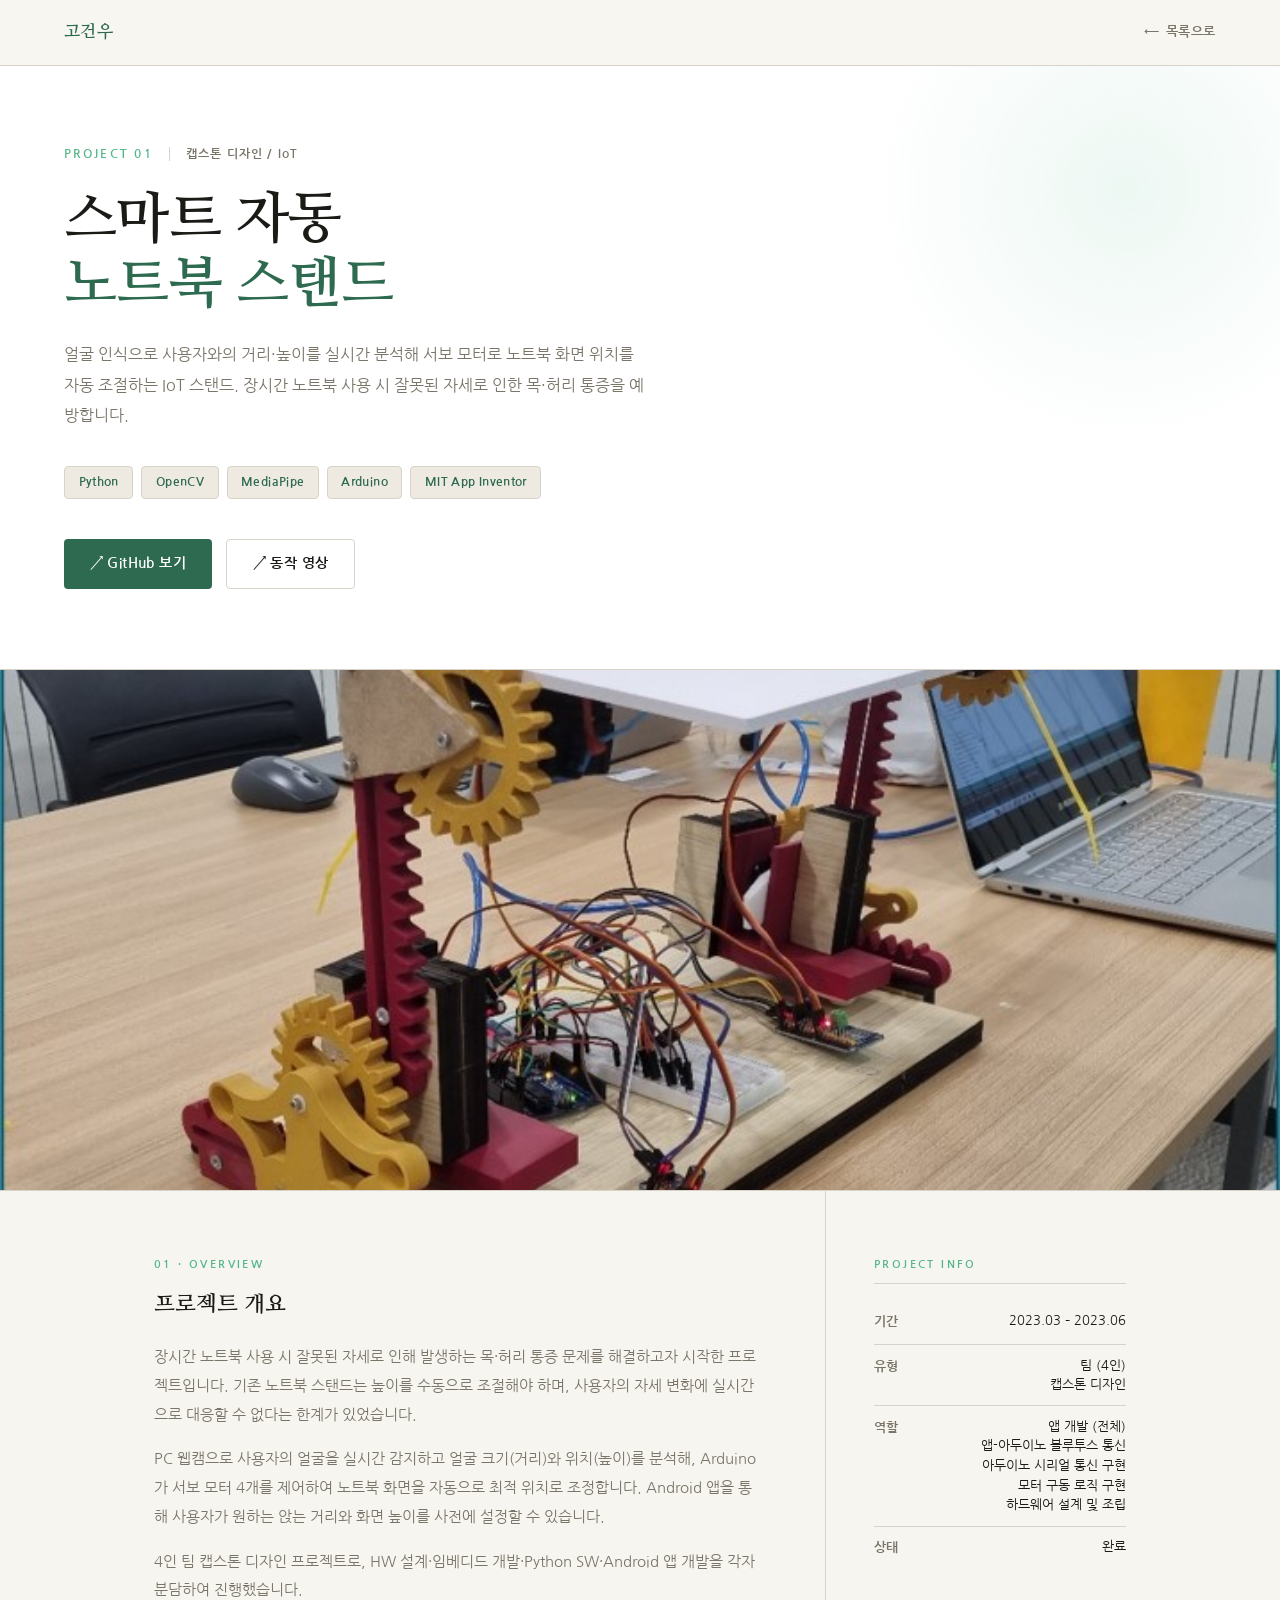
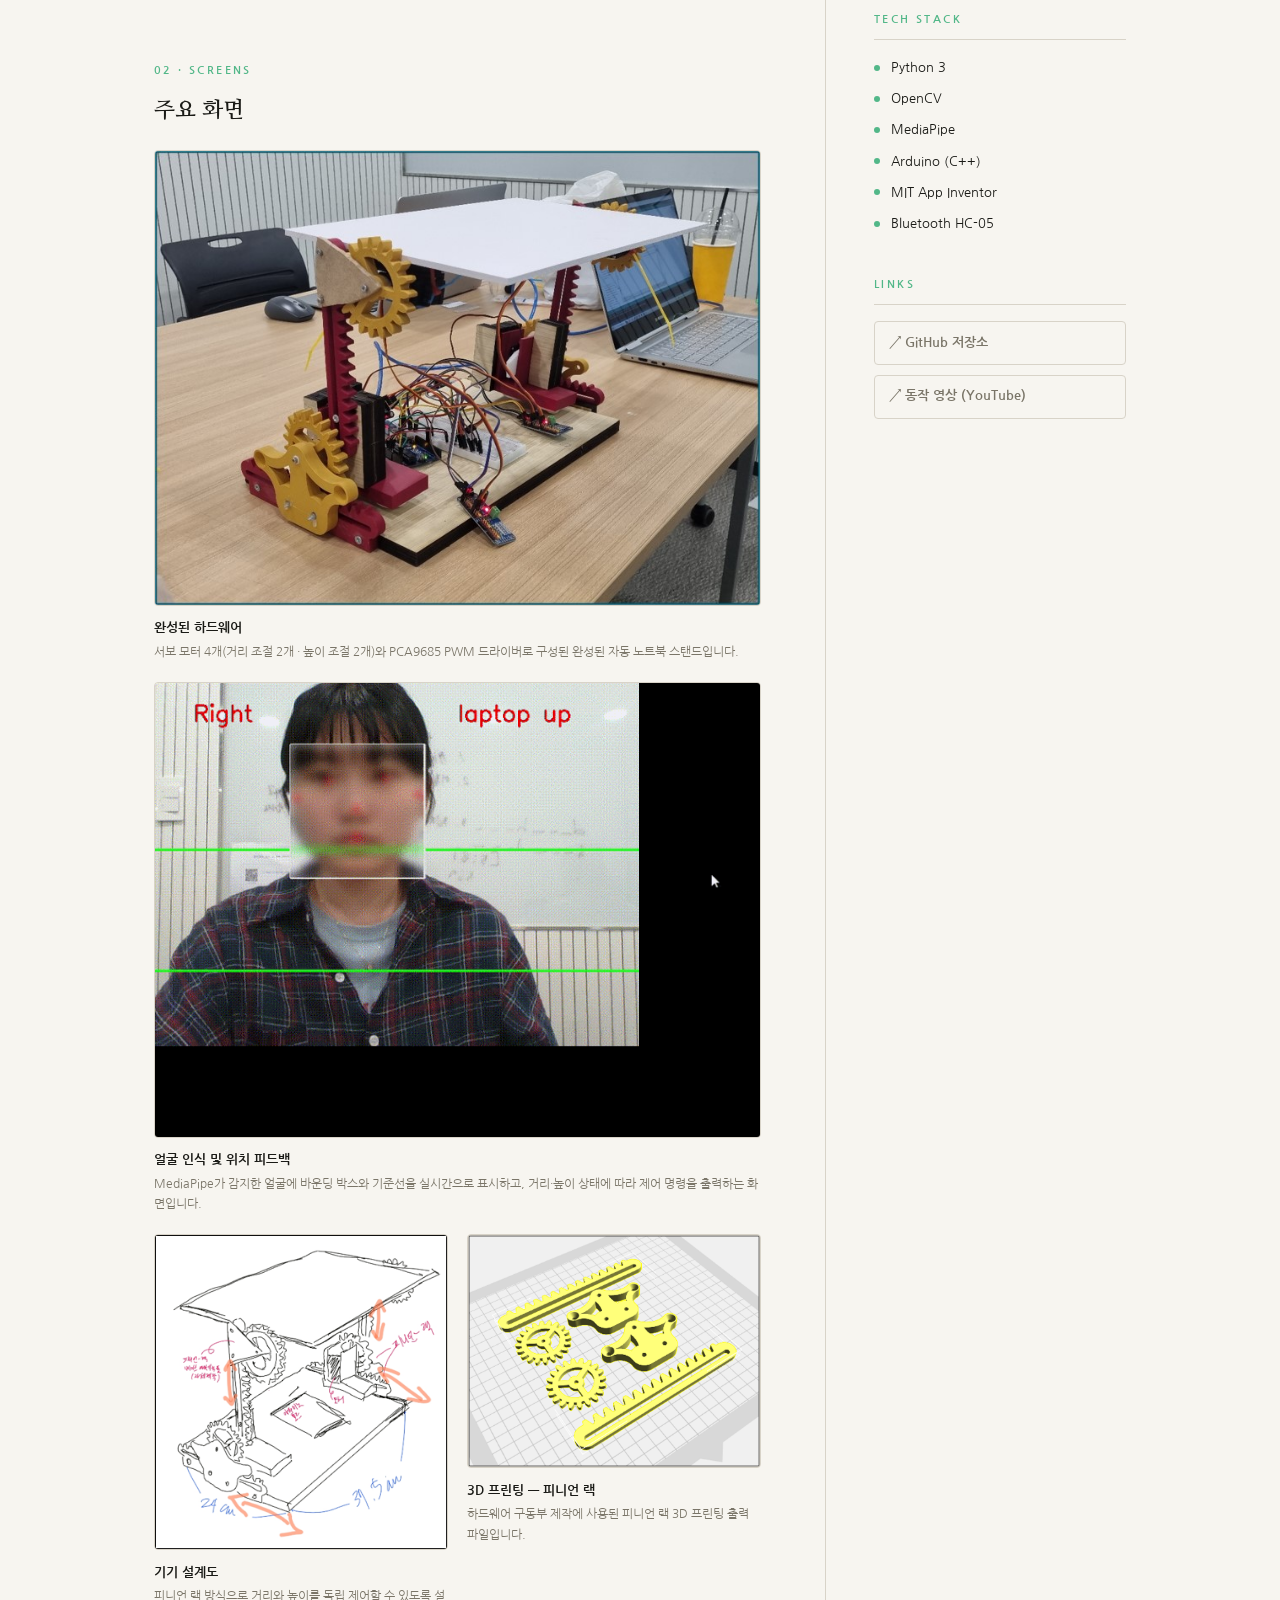
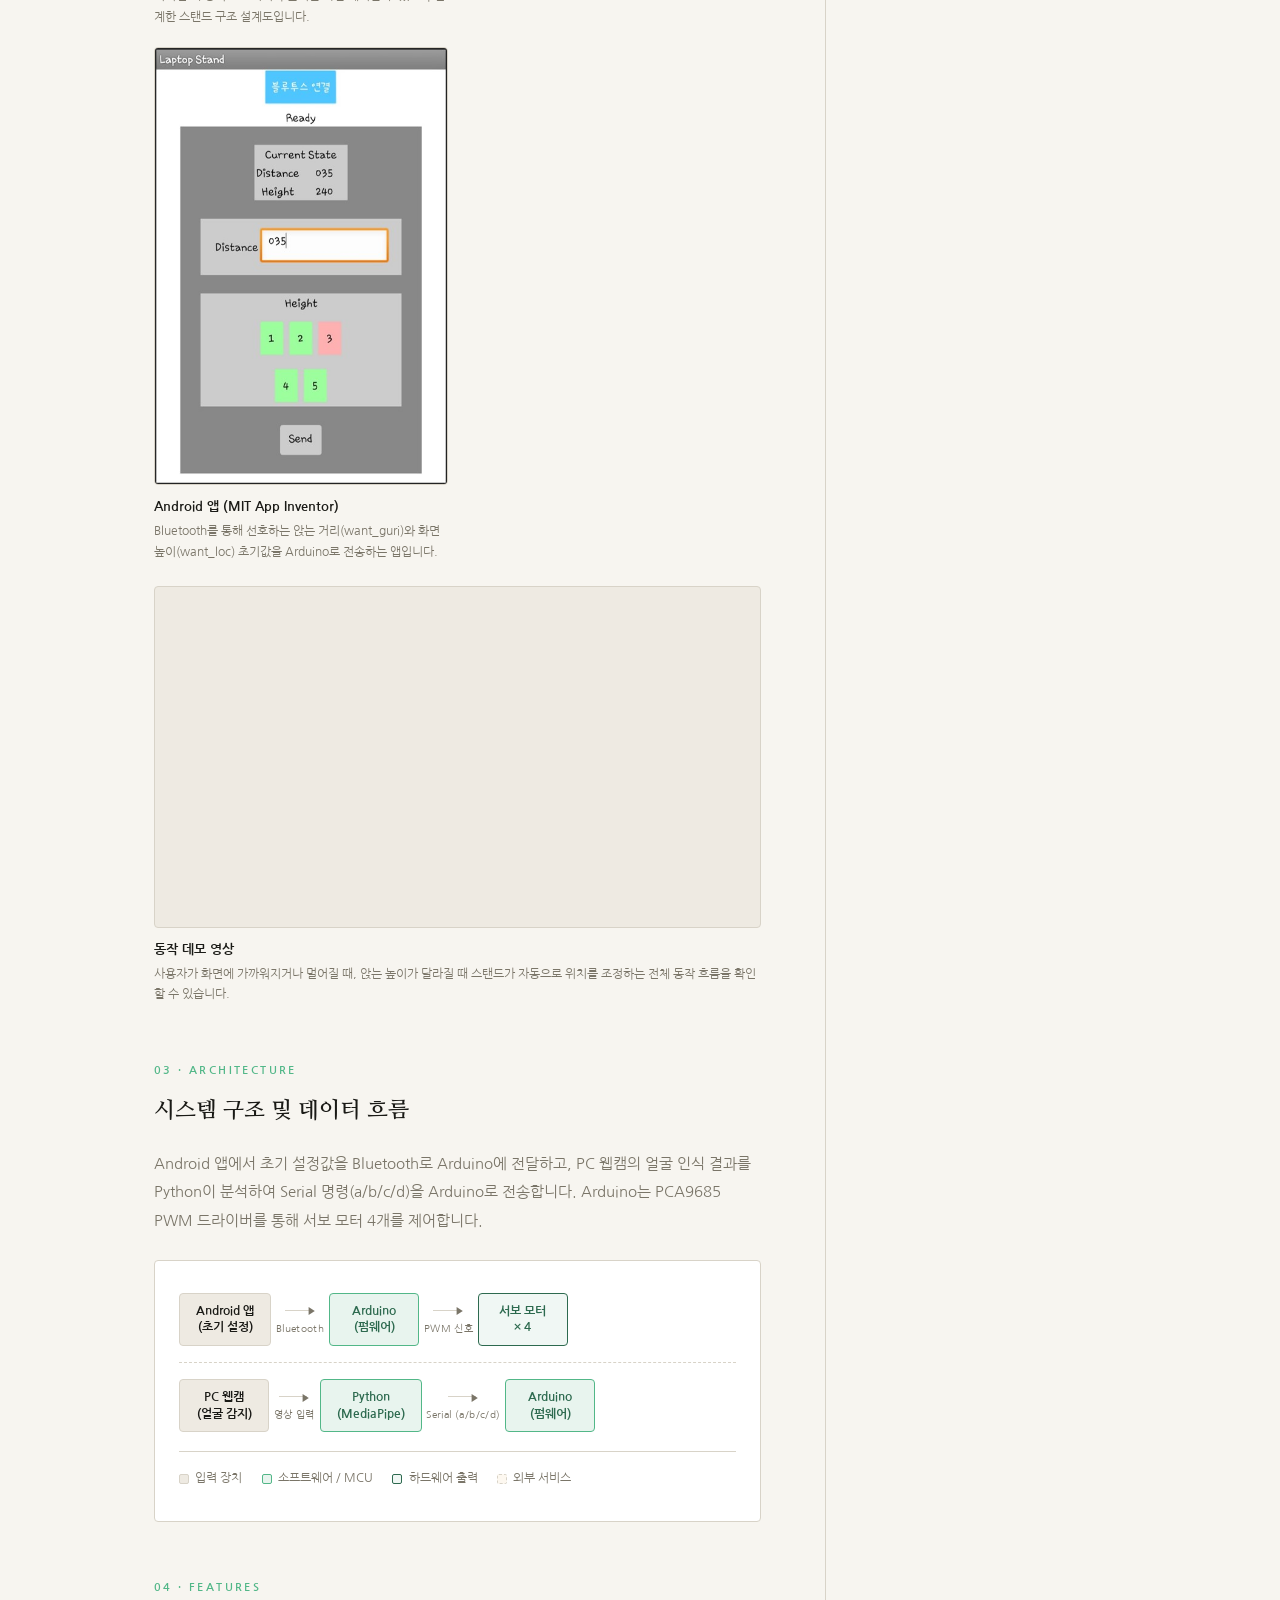
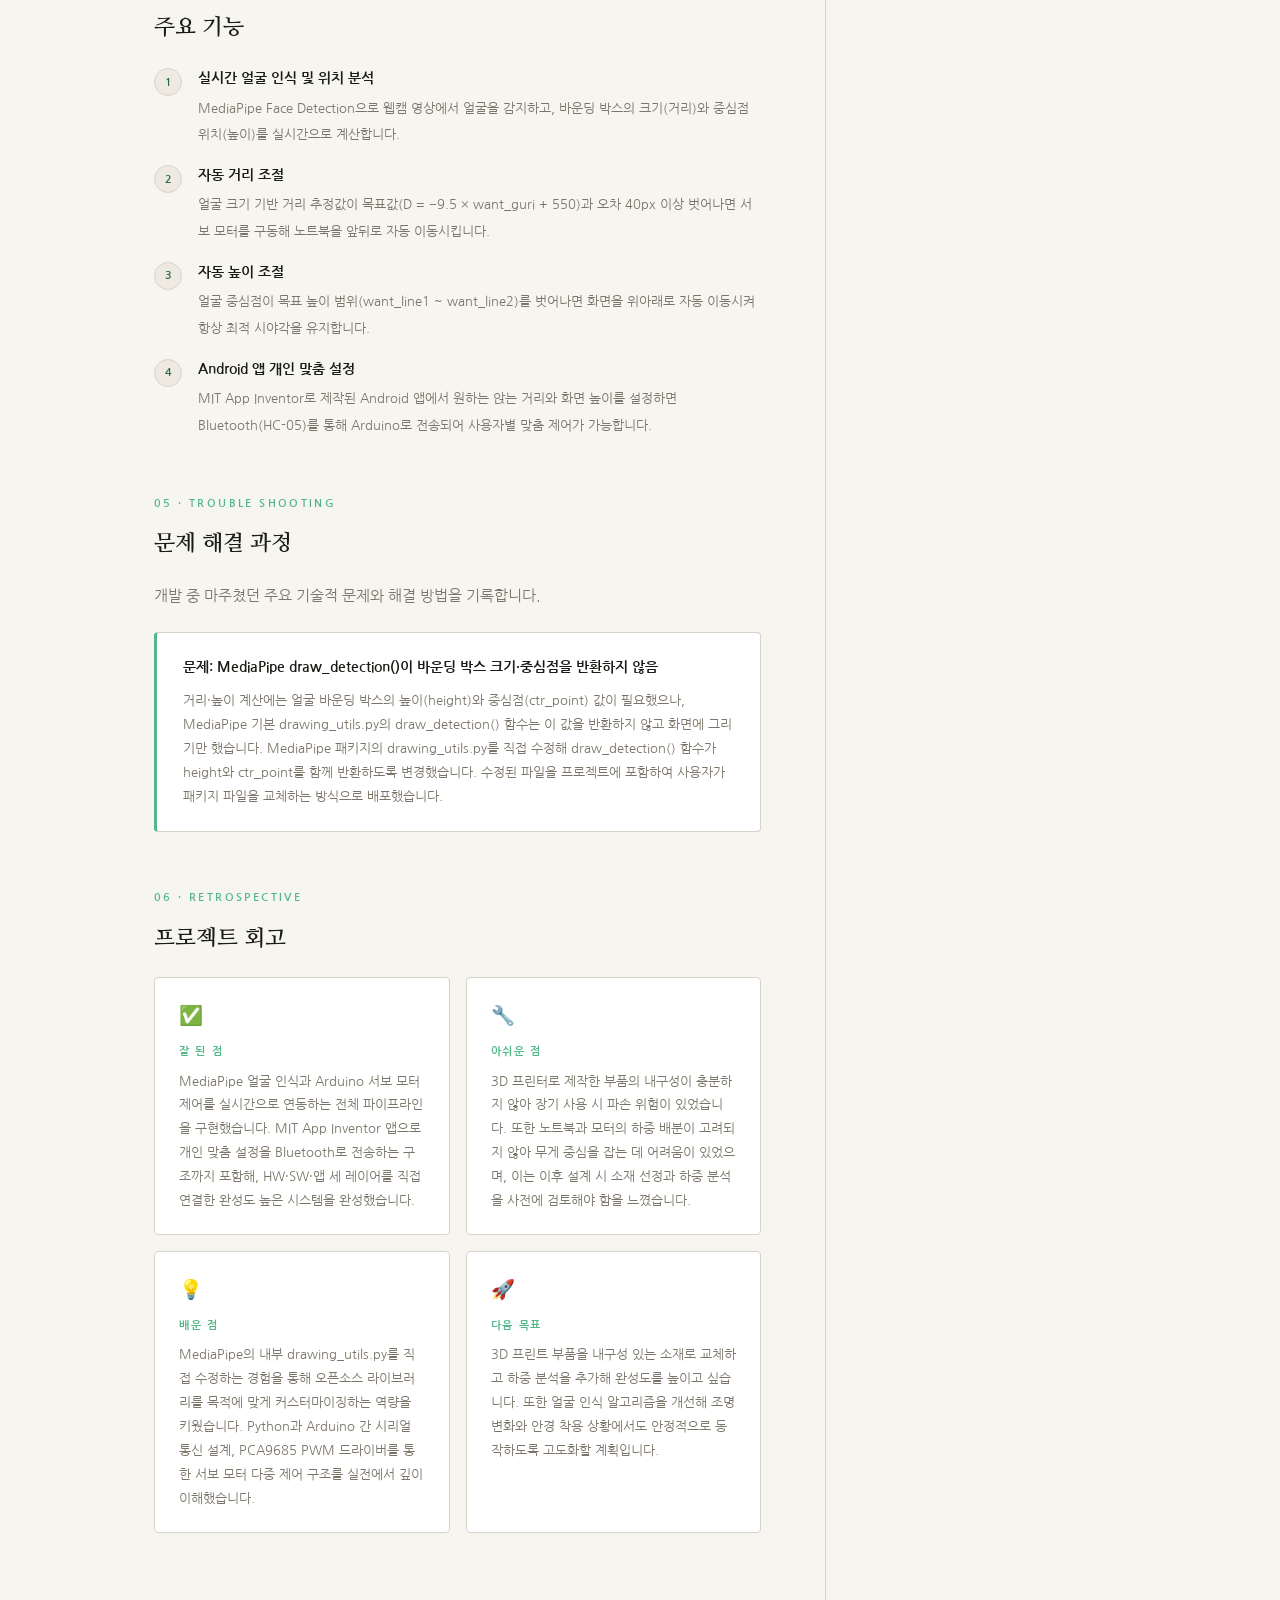
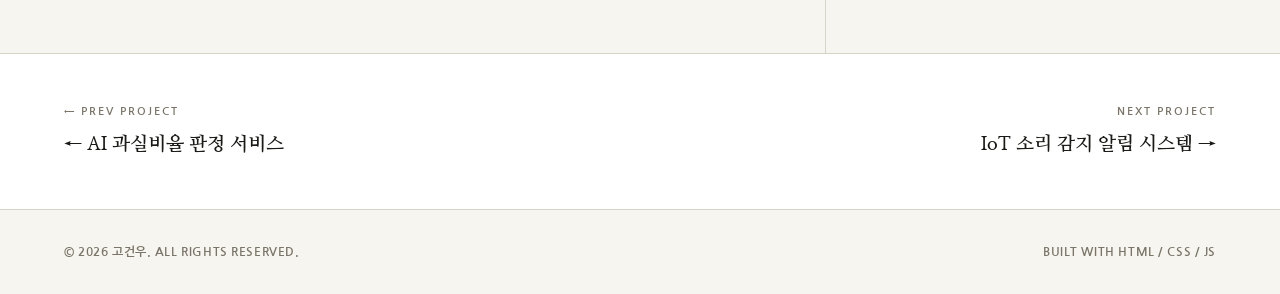
==== commit 4a5d4fda: "feat: 포트폴리오 2차" ====
--- a/projects/project1.html
+++ b/projects/project1.html
@@ -384,7 +384,7 @@
 
   <!-- FOOTER -->
   <footer>
-    <p>© 2025 고건우. ALL RIGHTS RESERVED.</p>
+    <p>© 2026 고건우. ALL RIGHTS RESERVED.</p>
     <p>BUILT WITH HTML / CSS / JS</p>
   </footer>
 
--- a/style.css
+++ b/style.css
@@ -275,19 +275,32 @@
   width: 100%;
   aspect-ratio: 16/9;
   background: var(--surface);
-  display: flex;
-  align-items: center;
-  justify-content: center;
-  font-size: 0.72rem;
-  font-weight: 700;
-  color: var(--muted);
-  letter-spacing: 0.08em;
   border-bottom: 1px solid var(--border);
   overflow: hidden;
   position: relative;
-}
-
-.project-thumb img { width: 100%; height: 100%; object-fit: cover; }
+  display: flex;
+  align-items: center;
+  justify-content: center;
+  font-size: 0.72rem;
+  font-weight: 700;
+  color: var(--muted);
+  letter-spacing: 0.08em;
+  line-height: 0;
+}
+
+.project-thumb > span:not(.project-num) {
+  line-height: normal;
+}
+
+.project-thumb img {
+  display: block;
+  position: absolute;
+  top: 0;
+  left: 0;
+  width: 100%;
+  height: 100%;
+  object-fit: cover;
+}
 
 .project-num {
   position: absolute;
@@ -344,6 +357,18 @@
   margin-top: 1.4rem;
   padding-top: 1.1rem;
   border-top: 1px solid var(--border);
+  align-items: center;
+}
+
+.tag-wip {
+  font-size: 0.65rem;
+  font-weight: 700;
+  letter-spacing: 0.04em;
+  padding: 0.3rem 0.7rem;
+  background: #fff8e1;
+  color: #b45309;
+  border: 1px solid #f59e0b;
+  border-radius: 3px;
 }
 
 .project-link {
--- a/projects/project.css
+++ b/projects/project.css
@@ -196,14 +196,16 @@
 
 .gallery-img {
   width: 100%;
-  aspect-ratio: 16/9;
+  max-height: 560px;
+  min-height: 200px;
   background: var(--surface);
   border: 1px solid var(--border);
   border-radius: 4px;
   display: flex;
   align-items: center;
   justify-content: center;
-  overflow: hidden;
+  overflow-x: hidden;
+  overflow-y: auto;
   font-size: 0.72rem;
   font-weight: 700;
   color: var(--muted);
@@ -213,10 +215,15 @@
 .gallery-img img,
 .gallery-img video {
   width: 100%;
-  height: 100%;
-  object-fit: cover;
+  height: auto;
   display: block;
-}
+  align-self: flex-start;
+}
+
+.gallery-img::-webkit-scrollbar { width: 5px; }
+.gallery-img::-webkit-scrollbar-track { background: var(--surface); }
+.gallery-img::-webkit-scrollbar-thumb { background: var(--border); border-radius: 3px; }
+.gallery-img::-webkit-scrollbar-thumb:hover { background: var(--muted); }
 
 .gallery-caption {
   font-size: 0.78rem;
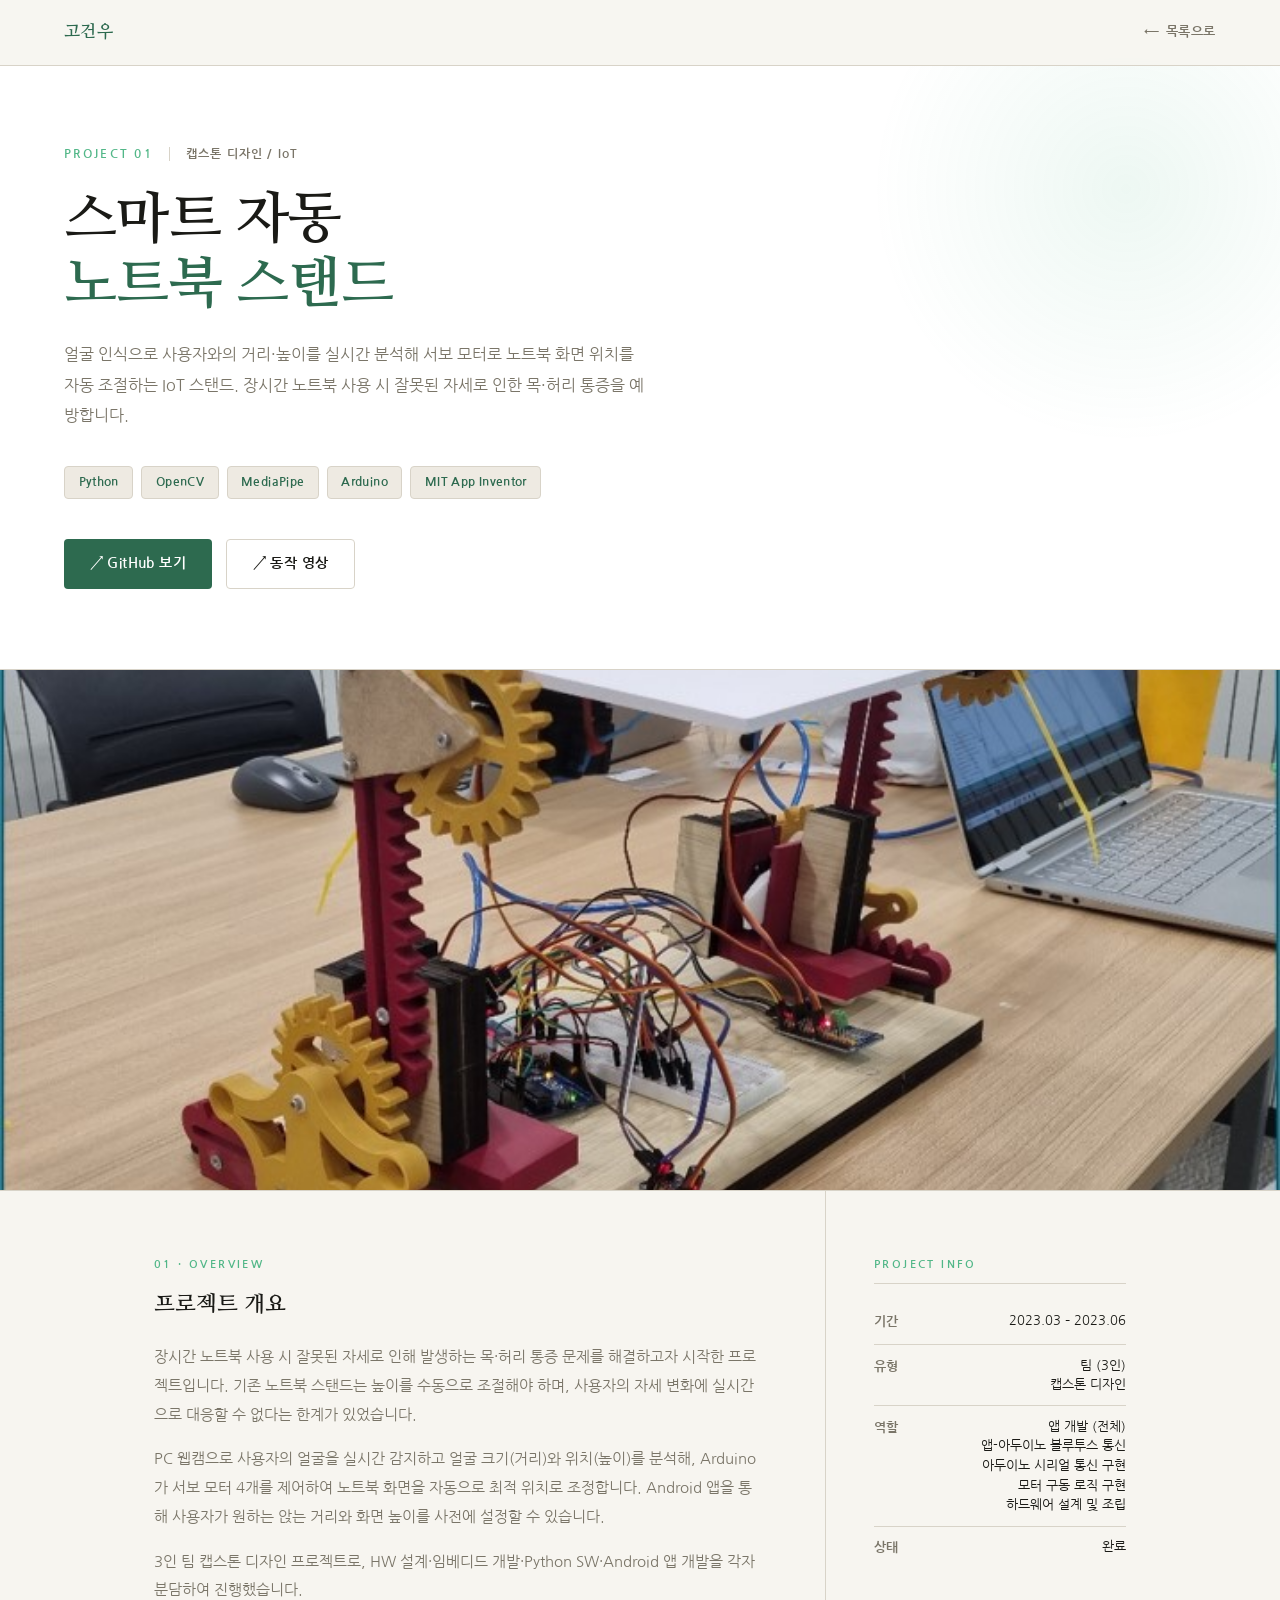
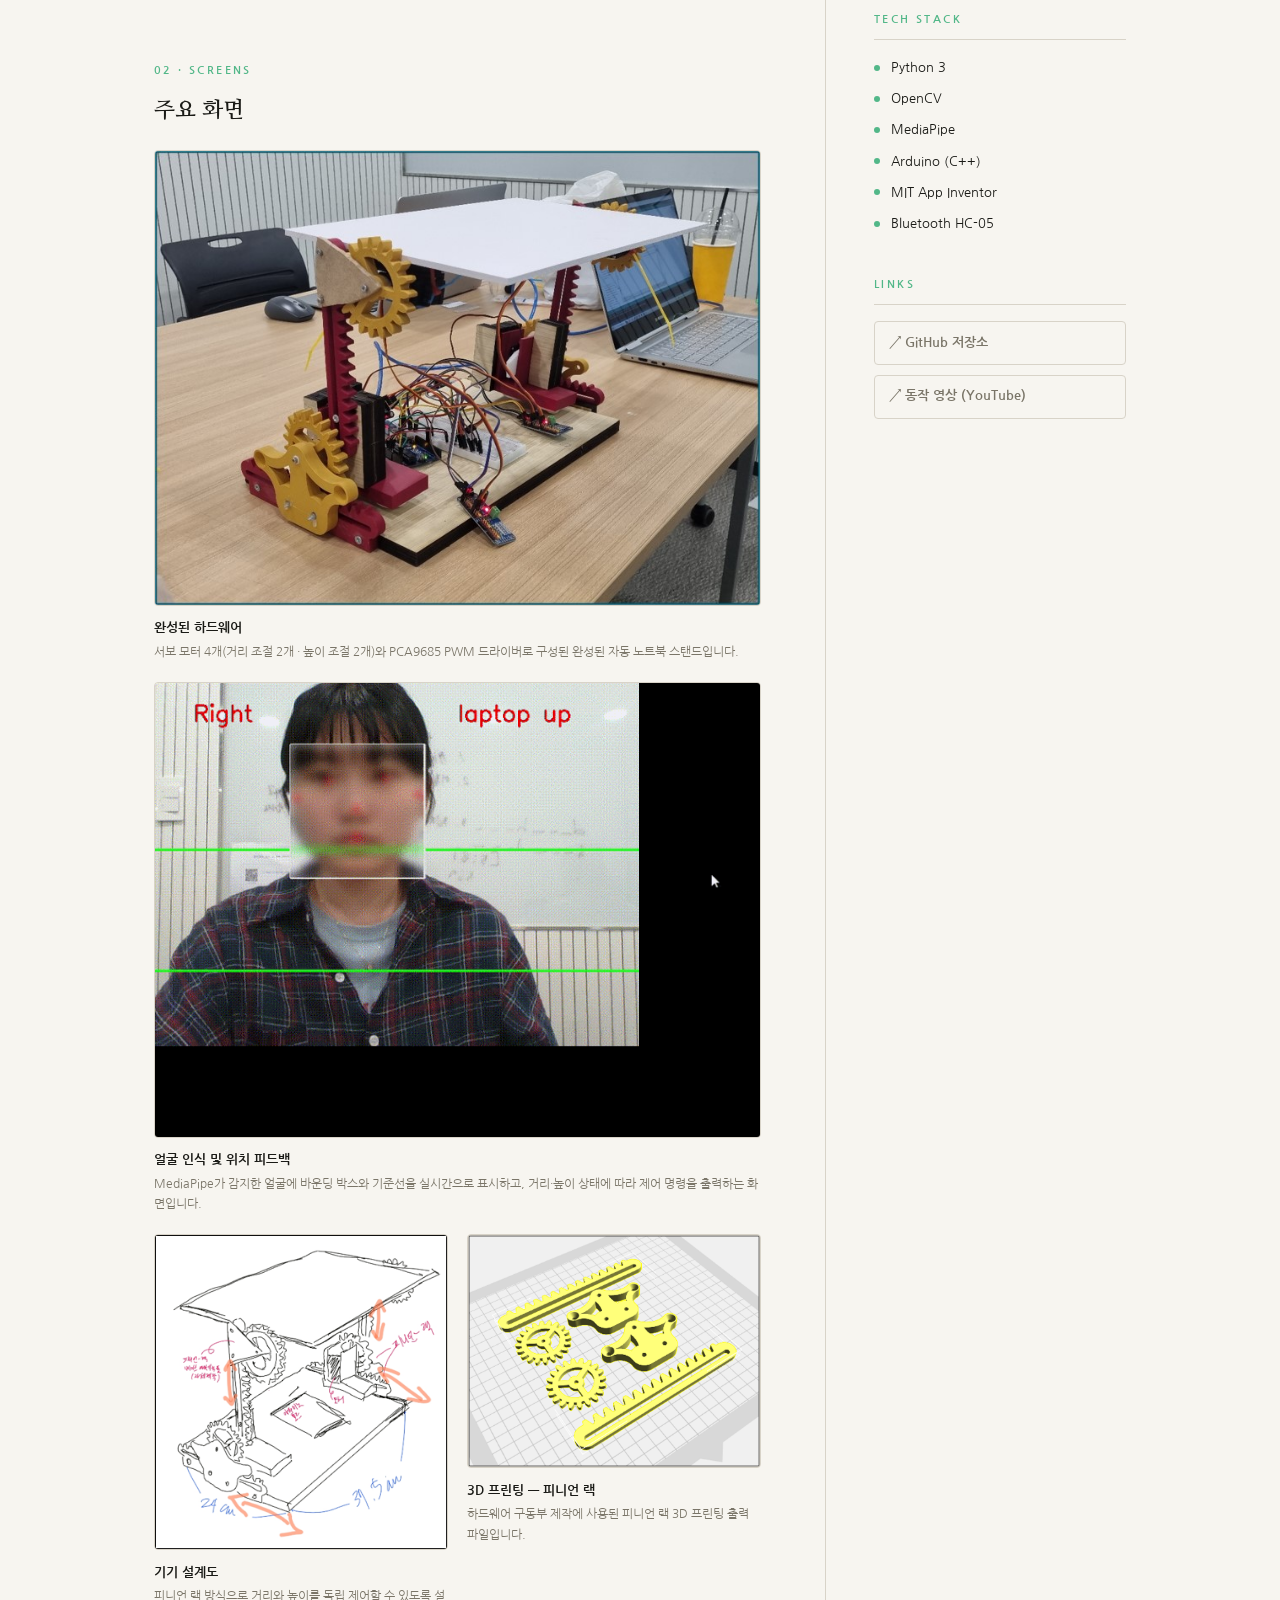
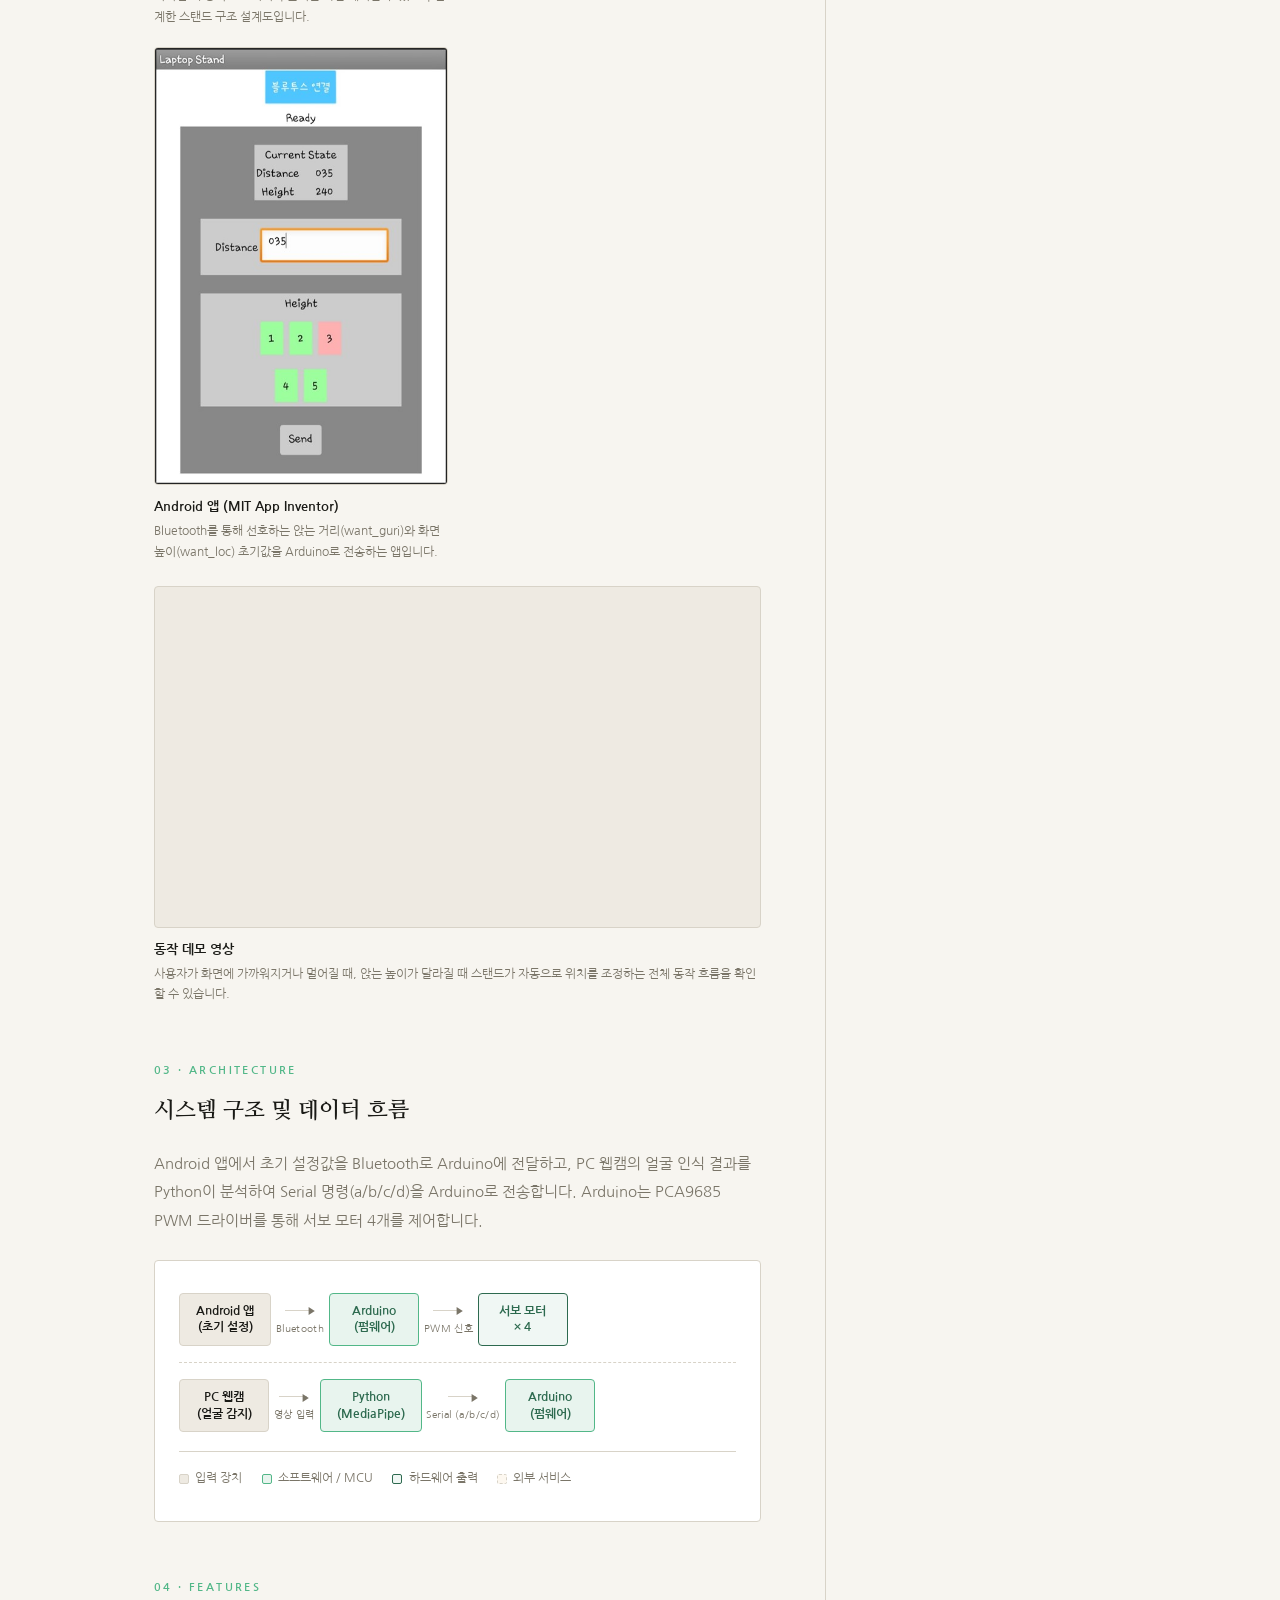
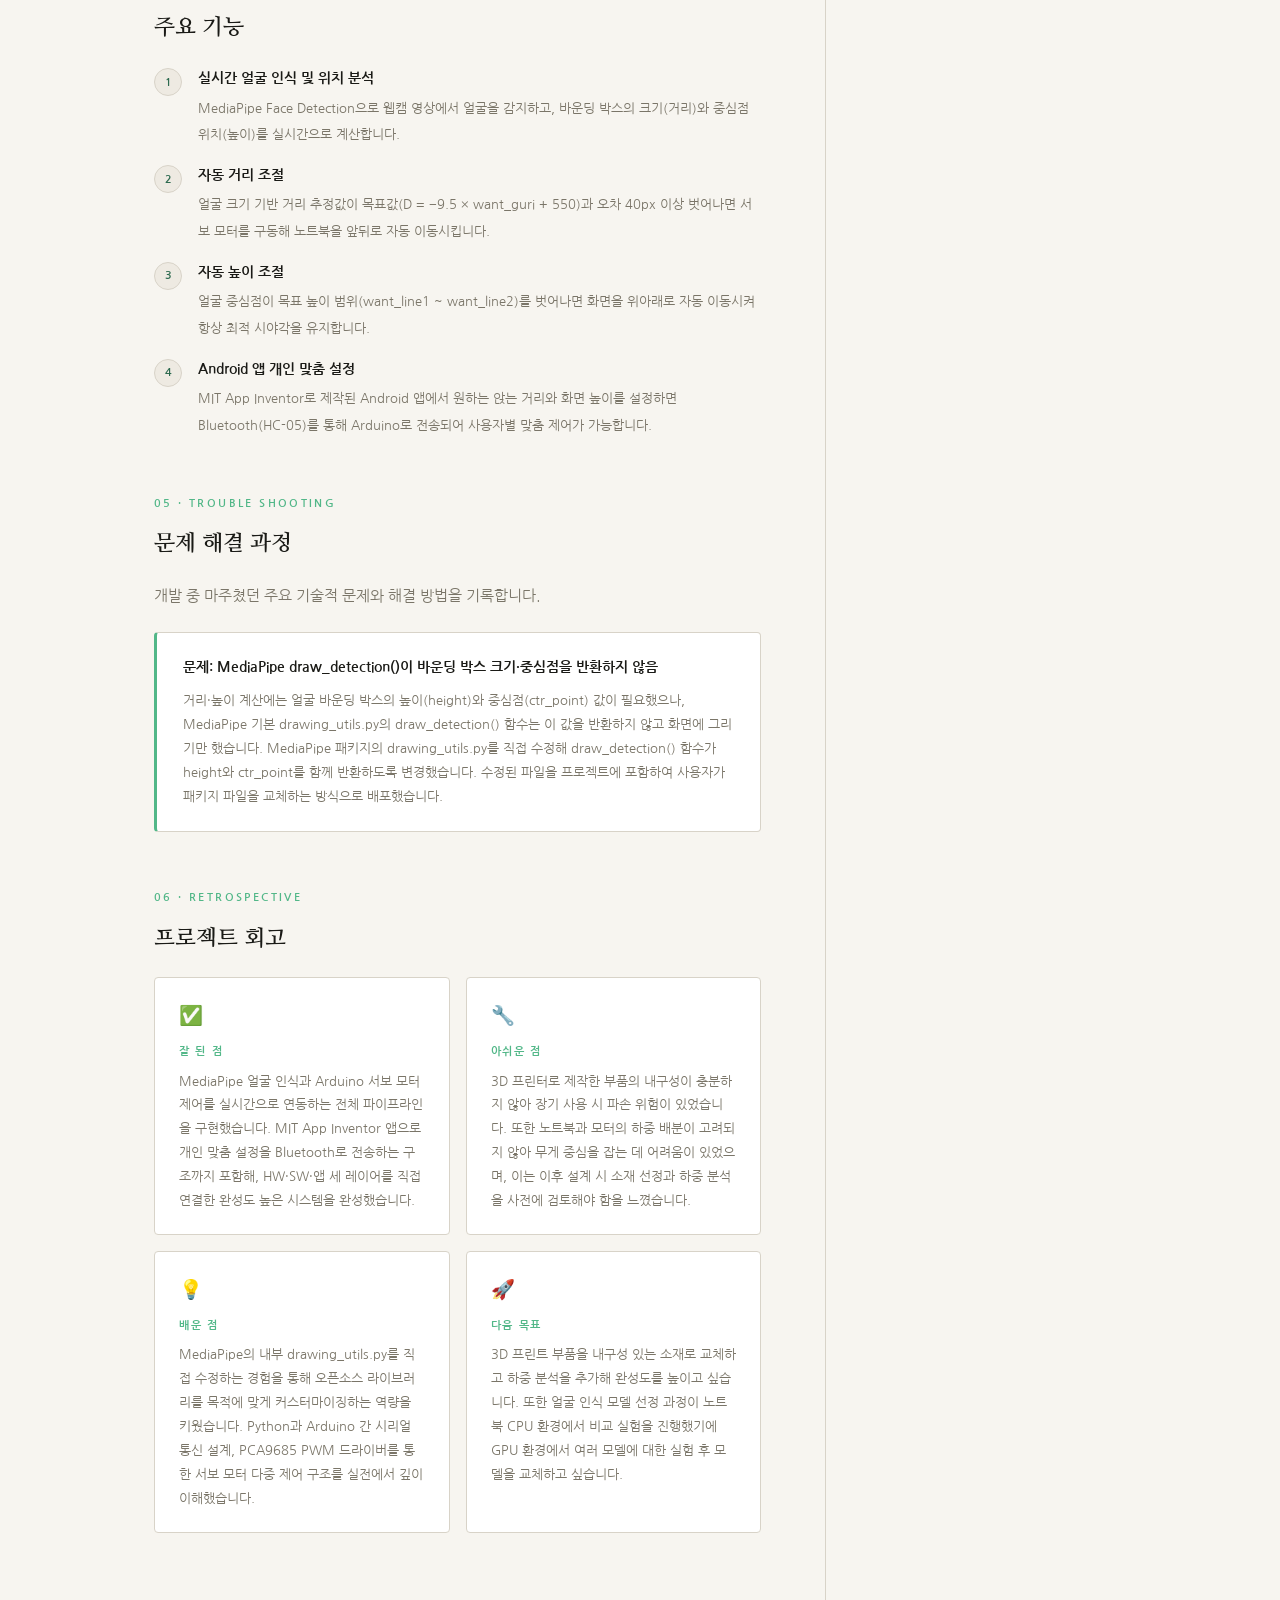
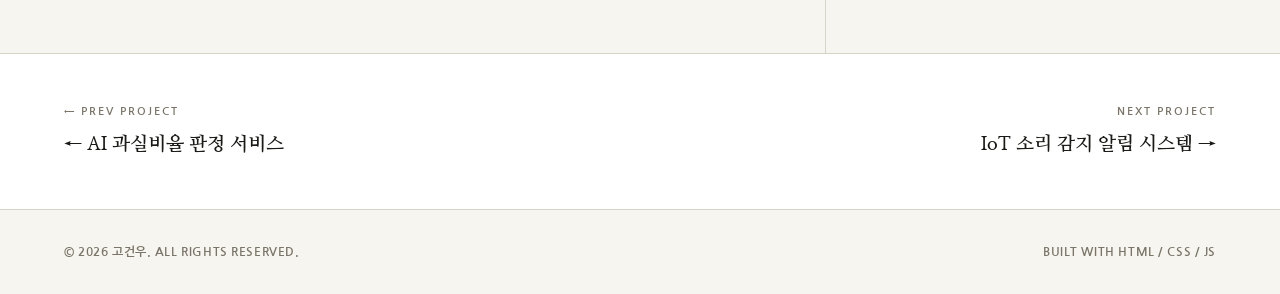
==== commit 88c498fa: "feat: 수정 중 1" ====
--- a/projects/project1.html
+++ b/projects/project1.html
@@ -70,7 +70,7 @@
           Android 앱을 통해 사용자가 원하는 앉는 거리와 화면 높이를 사전에 설정할 수 있습니다.
         </p>
         <p class="content-text">
-          4인 팀 캡스톤 디자인 프로젝트로, HW 설계·임베디드 개발·Python SW·Android 앱 개발을 각자 분담하여 진행했습니다.
+          3인 팀 캡스톤 디자인 프로젝트로, HW 설계·임베디드 개발·Python SW·Android 앱 개발을 각자 분담하여 진행했습니다.
         </p>
       </div>
 
@@ -313,8 +313,7 @@
             <div class="retro-label">다음 목표</div>
             <p class="retro-text">
               3D 프린트 부품을 내구성 있는 소재로 교체하고 하중 분석을 추가해 완성도를 높이고 싶습니다.
-              또한 얼굴 인식 알고리즘을 개선해 조명 변화와 안경 착용 상황에서도 안정적으로 동작하도록
-              고도화할 계획입니다.
+              또한 얼굴 인식 모델 선정 과정이 노트북 CPU 환경에서 비교 실험을 진행했기에 GPU 환경에서 여러 모델에 대한 실험 후 모델을 교체하고 싶습니다.
             </p>
           </div>
         </div>
@@ -333,7 +332,7 @@
         </div>
         <div class="info-row">
           <span class="info-key">유형</span>
-          <span class="info-val">팀 (4인)<br>캡스톤 디자인</span>
+          <span class="info-val">팀 (3인)<br>캡스톤 디자인</span>
         </div>
         <div class="info-row">
           <span class="info-key">역할</span>
